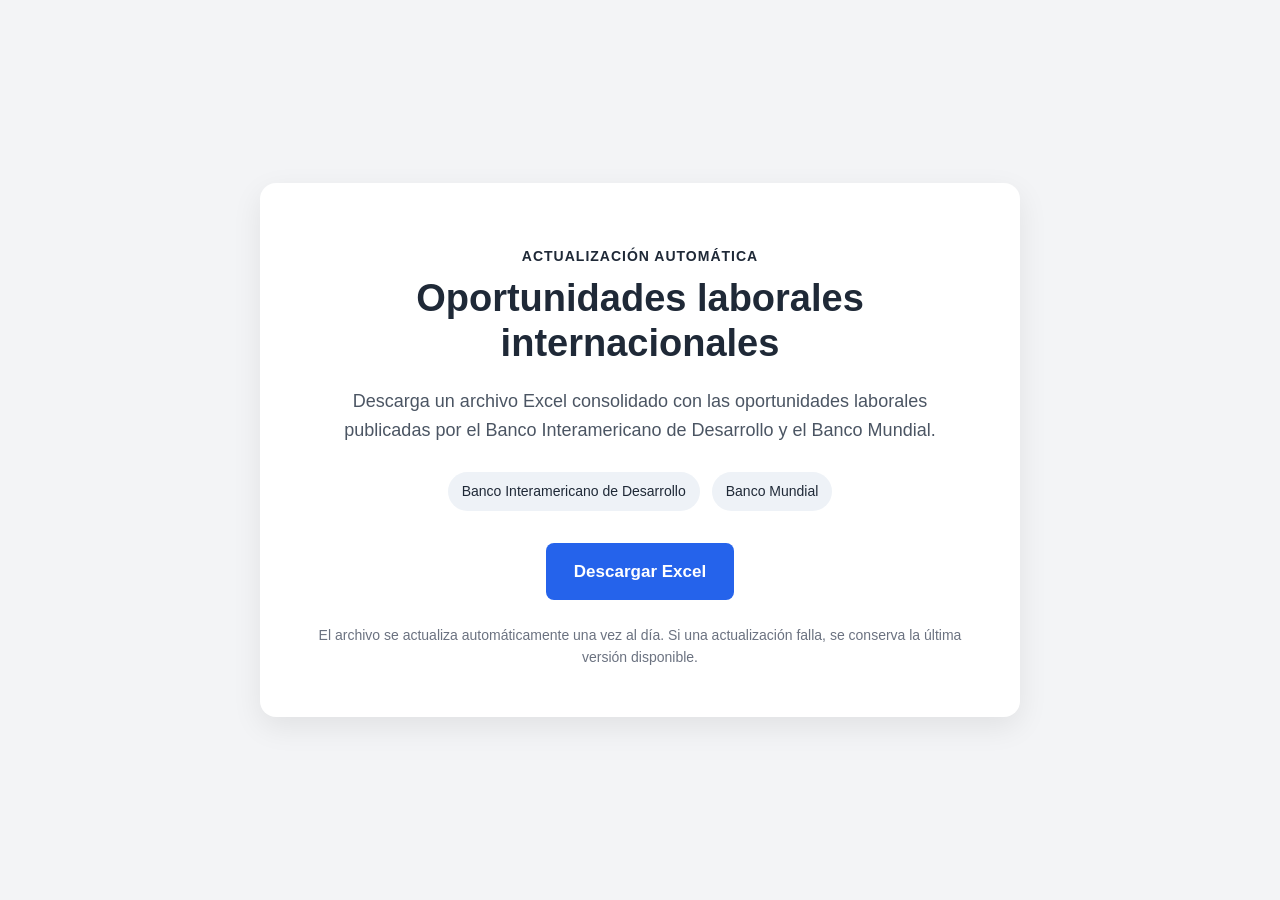
==== docs/index.html @ 967cfeea "Agrega pagina publica para descargar vacantes" ====
<!DOCTYPE html>
<html lang="es">
<head>
    <meta charset="UTF-8">

    <meta
        name="viewport"
        content="width=device-width, initial-scale=1.0"
    >

    <meta
        name="description"
        content="Descarga oportunidades laborales del BID y el Banco Mundial en formato Excel."
    >

    <title>Oportunidades laborales internacionales</title>

    <link rel="stylesheet" href="styles.css">
</head>

<body>

    <main class="contenedor">

        <section class="tarjeta">

            <p class="etiqueta">
                Actualización automática
            </p>

            <h1>
                Oportunidades laborales internacionales
            </h1>

            <p class="descripcion">
                Descarga un archivo Excel consolidado con las
                oportunidades laborales publicadas por el Banco
                Interamericano de Desarrollo y el Banco Mundial.
            </p>

            <div class="fuentes">
                <span>Banco Interamericano de Desarrollo</span>
                <span>Banco Mundial</span>
            </div>

            <a
                class="boton-descarga"
                href="https://github.com/PauloQB95/job-search-automation/releases/latest/download/trabajos_consolidados.xlsx"
            >
                Descargar Excel
            </a>

            <p class="nota">
                El archivo se actualiza automáticamente una vez al día.
                Si una actualización falla, se conserva la última
                versión disponible.
            </p>

        </section>

    </main>

</body>
</html>
---- docs/styles.css ----
* {
    box-sizing: border-box;
}

body {
    margin: 0;
    min-height: 100vh;
    display: flex;
    align-items: center;
    justify-content: center;
    padding: 24px;
    font-family: Arial, Helvetica, sans-serif;
    line-height: 1.6;
    color: #1f2937;
    background: #f3f4f6;
}

.contenedor {
    width: 100%;
    max-width: 760px;
}

.tarjeta {
    padding: 48px;
    text-align: center;
    background: white;
    border-radius: 16px;
    box-shadow: 0 10px 30px rgba(0, 0, 0, 0.08);
}

.etiqueta {
    margin-bottom: 8px;
    font-size: 14px;
    font-weight: bold;
    text-transform: uppercase;
    letter-spacing: 1px;
}

h1 {
    margin-top: 0;
    margin-bottom: 20px;
    font-size: 38px;
    line-height: 1.2;
}

.descripcion {
    margin-bottom: 28px;
    font-size: 18px;
    color: #4b5563;
}

.fuentes {
    display: flex;
    flex-wrap: wrap;
    justify-content: center;
    gap: 12px;
    margin-bottom: 32px;
}

.fuentes span {
    padding: 8px 14px;
    background: #eef2f7;
    border-radius: 999px;
    font-size: 14px;
}

.boton-descarga {
    display: inline-block;
    padding: 15px 28px;
    color: white;
    background: #2563eb;
    border-radius: 8px;
    font-size: 17px;
    font-weight: bold;
    text-decoration: none;
}

.boton-descarga:hover {
    background: #1d4ed8;
}

.nota {
    margin-top: 24px;
    margin-bottom: 0;
    font-size: 14px;
    color: #6b7280;
}

@media (max-width: 600px) {
    .tarjeta {
        padding: 32px 22px;
    }

    h1 {
        font-size: 30px;
    }
}
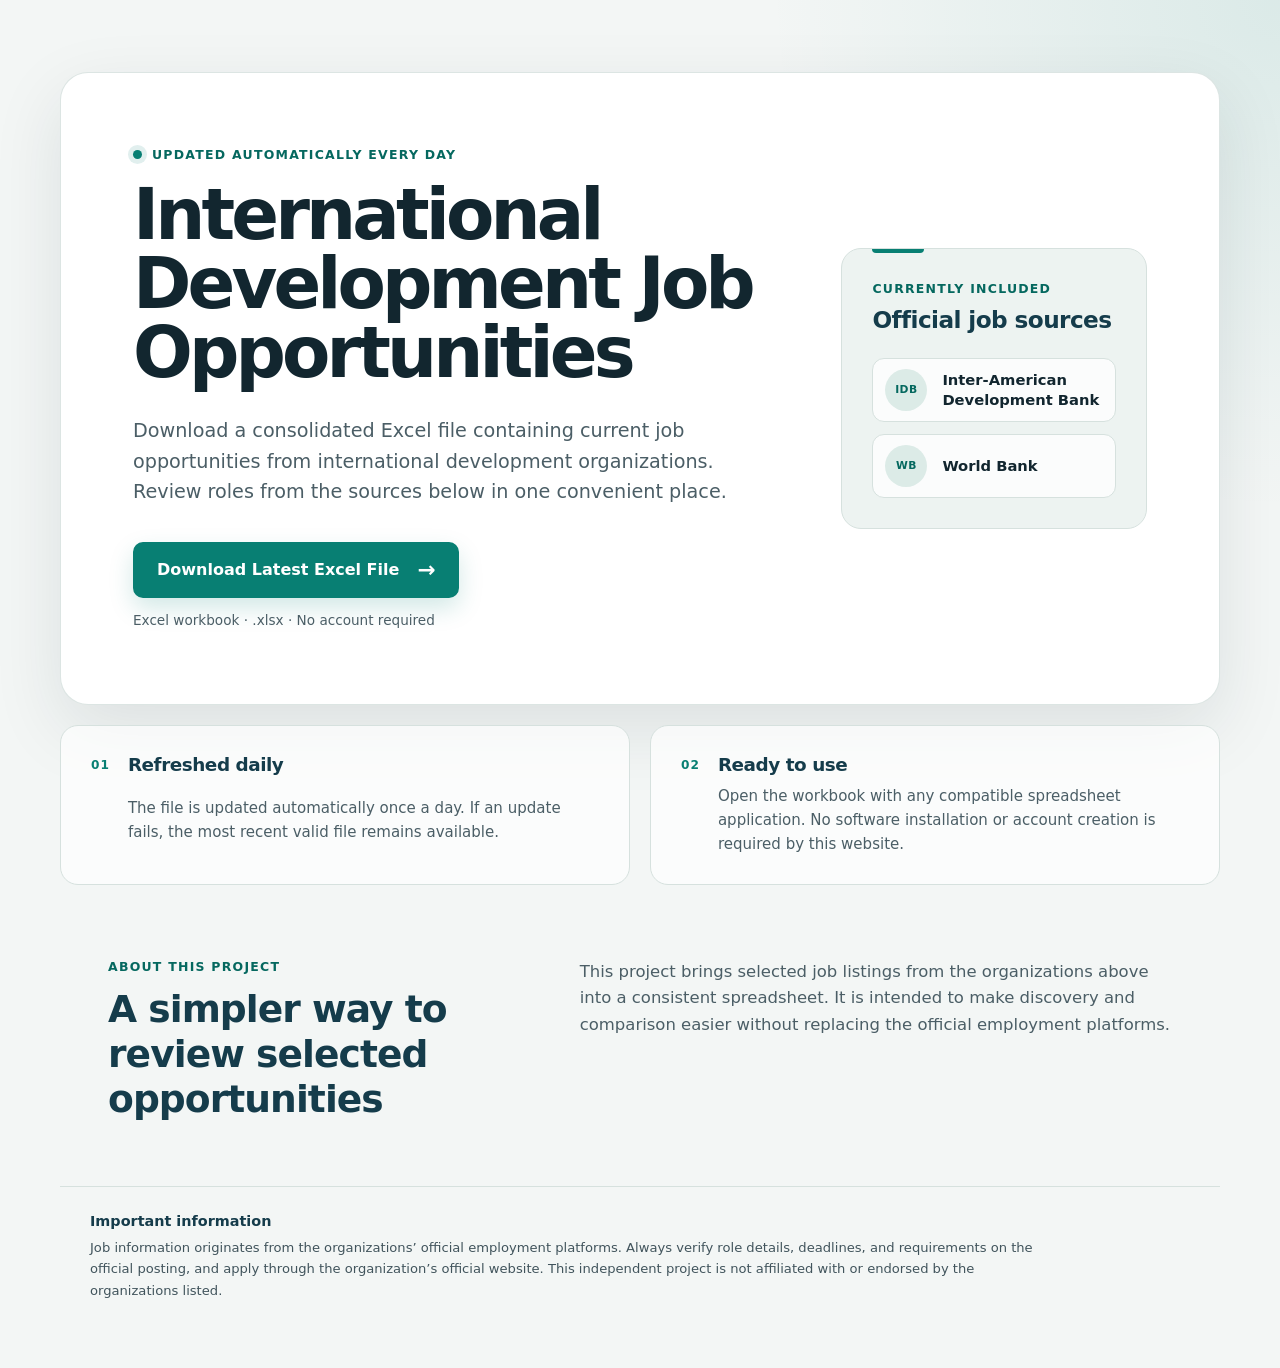
==== commit 2e4180a7: "style: redesign and translate public website to English" ====
--- a/docs/index.html
+++ b/docs/index.html
@@ -1,64 +1,113 @@
 <!DOCTYPE html>
-<html lang="es">
+<html lang="en">
 <head>
     <meta charset="UTF-8">
-
     <meta
         name="viewport"
         content="width=device-width, initial-scale=1.0"
     >
-
     <meta
         name="description"
-        content="Descarga oportunidades laborales del BID y el Banco Mundial en formato Excel."
+        content="Download a consolidated Excel file of current job opportunities from the Inter-American Development Bank and the World Bank."
     >
-
-    <title>Oportunidades laborales internacionales</title>
-
+    <title>International Development Job Opportunities</title>
     <link rel="stylesheet" href="styles.css">
 </head>
 
 <body>
+    <main class="site-shell">
+        <section class="hero" aria-labelledby="page-title">
+            <div class="hero-content">
+                <p class="eyebrow">
+                    <span class="status-dot" aria-hidden="true"></span>
+                    Updated automatically every day
+                </p>
 
-    <main class="contenedor">
+                <h1 id="page-title">
+                    International Development Job Opportunities
+                </h1>
 
-        <section class="tarjeta">
+                <p class="hero-description">
+                    Download a consolidated Excel file containing current job
+                    opportunities from international development organizations.
+                    Review roles from the sources below in one convenient place.
+                </p>
 
-            <p class="etiqueta">
-                Actualización automática
-            </p>
-
-            <h1>
-                Oportunidades laborales internacionales
-            </h1>
-
-            <p class="descripcion">
-                Descarga un archivo Excel consolidado con las
-                oportunidades laborales publicadas por el Banco
-                Interamericano de Desarrollo y el Banco Mundial.
-            </p>
-
-            <div class="fuentes">
-                <span>Banco Interamericano de Desarrollo</span>
-                <span>Banco Mundial</span>
+                <div class="download-area">
+                    <a
+                        class="download-button"
+                        href="https://github.com/PauloQB95/job-search-automation/releases/latest/download/consolidated_jobs.xlsx"
+                    >
+                        <span>Download Latest Excel File</span>
+                        <span class="button-arrow" aria-hidden="true">→</span>
+                    </a>
+                    <p class="file-details">
+                        Excel workbook <span aria-hidden="true">·</span> .xlsx
+                        <span aria-hidden="true">·</span> No account required
+                    </p>
+                </div>
             </div>
 
-            <a
-                class="boton-descarga"
-                href="https://github.com/PauloQB95/job-search-automation/releases/latest/download/trabajos_consolidados.xlsx"
-            >
-                Descargar Excel
-            </a>
-
-            <p class="nota">
-                El archivo se actualiza automáticamente una vez al día.
-                Si una actualización falla, se conserva la última
-                versión disponible.
-            </p>
-
+            <aside class="source-panel" aria-labelledby="sources-title">
+                <p class="panel-label">Currently included</p>
+                <h2 id="sources-title">Official job sources</h2>
+                <ul class="source-list">
+                    <li>
+                        <span class="source-mark" aria-hidden="true">IDB</span>
+                        <span>Inter-American Development Bank</span>
+                    </li>
+                    <li>
+                        <span class="source-mark" aria-hidden="true">WB</span>
+                        <span>World Bank</span>
+                    </li>
+                </ul>
+            </aside>
         </section>
 
+        <section class="information-grid" aria-label="Download information">
+            <article class="information-card">
+                <p class="card-number" aria-hidden="true">01</p>
+                <h2>Refreshed daily</h2>
+                <p>
+                    The file is updated automatically once a day. If an update
+                    fails, the most recent valid file remains available.
+                </p>
+            </article>
+
+            <article class="information-card">
+                <p class="card-number" aria-hidden="true">02</p>
+                <h2>Ready to use</h2>
+                <p>
+                    Open the workbook with any compatible spreadsheet
+                    application. No software installation or account creation
+                    is required by this website.
+                </p>
+            </article>
+        </section>
+
+        <section class="about-section" aria-labelledby="about-title">
+            <div>
+                <p class="section-label">About this project</p>
+                <h2 id="about-title">A simpler way to review selected opportunities</h2>
+            </div>
+            <p>
+                This project brings selected job listings from the organizations
+                above into a consistent spreadsheet. It is intended to make
+                discovery and comparison easier without replacing the official
+                employment platforms.
+            </p>
+        </section>
+
+        <footer class="disclaimer">
+            <h2>Important information</h2>
+            <p>
+                Job information originates from the organizations’ official
+                employment platforms. Always verify role details, deadlines,
+                and requirements on the official posting, and apply through the
+                organization’s official website. This independent project is
+                not affiliated with or endorsed by the organizations listed.
+            </p>
+        </footer>
     </main>
-
 </body>
-</html>+</html>
--- a/docs/styles.css
+++ b/docs/styles.css
@@ -1,97 +1,414 @@
+:root {
+    --background: #f3f6f5;
+    --surface: #ffffff;
+    --surface-muted: #edf3f1;
+    --ink: #12262f;
+    --ink-soft: #4b5e66;
+    --navy: #153c4b;
+    --teal: #087f73;
+    --teal-dark: #05685f;
+    --border: #d6e1de;
+    --focus: #f2b84b;
+    --shadow: 0 24px 70px rgba(18, 38, 47, 0.1);
+}
+
 * {
     box-sizing: border-box;
 }
 
+html {
+    color-scheme: light;
+}
+
 body {
     margin: 0;
+    min-width: 320px;
     min-height: 100vh;
+    color: var(--ink);
+    background:
+        radial-gradient(circle at top right, rgba(8, 127, 115, 0.1), transparent 32rem),
+        var(--background);
+    font-family:
+        Inter, ui-sans-serif, system-ui, -apple-system, BlinkMacSystemFont,
+        "Segoe UI", sans-serif;
+    line-height: 1.6;
+}
+
+a {
+    color: inherit;
+}
+
+.site-shell {
+    width: min(1160px, calc(100% - 48px));
+    margin: 0 auto;
+    padding: 72px 0 40px;
+}
+
+.hero {
+    display: grid;
+    grid-template-columns: minmax(0, 1.55fr) minmax(280px, 0.75fr);
+    gap: clamp(32px, 6vw, 80px);
+    align-items: center;
+    padding: clamp(36px, 6vw, 72px);
+    overflow: hidden;
+    background: var(--surface);
+    border: 1px solid rgba(214, 225, 222, 0.85);
+    border-radius: 28px;
+    box-shadow: var(--shadow);
+}
+
+.hero-content {
+    max-width: 700px;
+}
+
+.eyebrow,
+.panel-label,
+.section-label {
+    margin: 0 0 16px;
+    color: var(--teal-dark);
+    font-size: 0.78rem;
+    font-weight: 750;
+    letter-spacing: 0.1em;
+    text-transform: uppercase;
+}
+
+.eyebrow {
     display: flex;
     align-items: center;
+    gap: 10px;
+}
+
+.status-dot {
+    width: 9px;
+    height: 9px;
+    flex: 0 0 auto;
+    background: var(--teal);
+    border-radius: 50%;
+    box-shadow: 0 0 0 5px rgba(8, 127, 115, 0.12);
+}
+
+h1,
+h2,
+p {
+    overflow-wrap: break-word;
+}
+
+h1 {
+    max-width: 760px;
+    margin: 0;
+    font-size: clamp(2.5rem, 5.5vw, 4.85rem);
+    font-weight: 760;
+    letter-spacing: -0.055em;
+    line-height: 0.98;
+}
+
+h2 {
+    color: var(--navy);
+    letter-spacing: -0.025em;
+    line-height: 1.2;
+}
+
+.hero-description {
+    max-width: 660px;
+    margin: 28px 0 0;
+    color: var(--ink-soft);
+    font-size: clamp(1.05rem, 1.5vw, 1.22rem);
+}
+
+.download-area {
+    margin-top: 34px;
+}
+
+.download-button {
+    display: inline-flex;
+    align-items: center;
     justify-content: center;
-    padding: 24px;
-    font-family: Arial, Helvetica, sans-serif;
-    line-height: 1.6;
-    color: #1f2937;
-    background: #f3f4f6;
-}
-
-.contenedor {
-    width: 100%;
-    max-width: 760px;
-}
-
-.tarjeta {
-    padding: 48px;
+    gap: 18px;
+    min-height: 56px;
+    padding: 15px 22px;
+    color: #ffffff;
+    background: var(--teal);
+    border: 2px solid var(--teal);
+    border-radius: 10px;
+    font-size: 1rem;
+    font-weight: 750;
+    line-height: 1.25;
     text-align: center;
-    background: white;
-    border-radius: 16px;
-    box-shadow: 0 10px 30px rgba(0, 0, 0, 0.08);
-}
-
-.etiqueta {
+    text-decoration: none;
+    box-shadow: 0 10px 25px rgba(8, 127, 115, 0.18);
+    transition:
+        background-color 160ms ease,
+        border-color 160ms ease,
+        transform 160ms ease,
+        box-shadow 160ms ease;
+}
+
+.button-arrow {
+    font-size: 1.35rem;
+    line-height: 1;
+}
+
+.download-button:hover {
+    background: var(--teal-dark);
+    border-color: var(--teal-dark);
+    box-shadow: 0 13px 30px rgba(8, 127, 115, 0.24);
+    transform: translateY(-2px);
+}
+
+.download-button:active {
+    transform: translateY(0);
+}
+
+.download-button:focus-visible {
+    outline: 4px solid var(--focus);
+    outline-offset: 4px;
+}
+
+.file-details {
+    margin: 12px 0 0;
+    color: var(--ink-soft);
+    font-size: 0.85rem;
+}
+
+.source-panel {
+    position: relative;
+    padding: 30px;
+    background: var(--surface-muted);
+    border: 1px solid var(--border);
+    border-radius: 20px;
+}
+
+.source-panel::before {
+    position: absolute;
+    top: 0;
+    left: 30px;
+    width: 52px;
+    height: 4px;
+    background: var(--teal);
+    border-radius: 0 0 4px 4px;
+    content: "";
+}
+
+.panel-label {
     margin-bottom: 8px;
-    font-size: 14px;
-    font-weight: bold;
-    text-transform: uppercase;
-    letter-spacing: 1px;
-}
-
-h1 {
-    margin-top: 0;
-    margin-bottom: 20px;
-    font-size: 38px;
-    line-height: 1.2;
-}
-
-.descripcion {
-    margin-bottom: 28px;
-    font-size: 18px;
-    color: #4b5563;
-}
-
-.fuentes {
-    display: flex;
-    flex-wrap: wrap;
-    justify-content: center;
+}
+
+.source-panel h2 {
+    margin: 0;
+    font-size: 1.45rem;
+}
+
+.source-list {
+    display: grid;
     gap: 12px;
-    margin-bottom: 32px;
-}
-
-.fuentes span {
-    padding: 8px 14px;
-    background: #eef2f7;
-    border-radius: 999px;
-    font-size: 14px;
-}
-
-.boton-descarga {
-    display: inline-block;
-    padding: 15px 28px;
-    color: white;
-    background: #2563eb;
-    border-radius: 8px;
-    font-size: 17px;
-    font-weight: bold;
-    text-decoration: none;
-}
-
-.boton-descarga:hover {
-    background: #1d4ed8;
-}
-
-.nota {
-    margin-top: 24px;
-    margin-bottom: 0;
-    font-size: 14px;
-    color: #6b7280;
-}
-
-@media (max-width: 600px) {
-    .tarjeta {
-        padding: 32px 22px;
+    margin: 24px 0 0;
+    padding: 0;
+    list-style: none;
+}
+
+.source-list li {
+    display: grid;
+    grid-template-columns: 44px 1fr;
+    gap: 13px;
+    align-items: center;
+    min-height: 60px;
+    padding: 10px 12px;
+    background: rgba(255, 255, 255, 0.78);
+    border: 1px solid var(--border);
+    border-radius: 12px;
+    font-size: 0.92rem;
+    font-weight: 650;
+    line-height: 1.35;
+}
+
+.source-mark {
+    display: grid;
+    width: 42px;
+    height: 42px;
+    place-items: center;
+    color: var(--teal-dark);
+    background: #dcebe7;
+    border-radius: 50%;
+    font-size: 0.67rem;
+    font-weight: 800;
+    letter-spacing: 0.04em;
+}
+
+.information-grid {
+    display: grid;
+    grid-template-columns: repeat(2, minmax(0, 1fr));
+    gap: 20px;
+    margin-top: 20px;
+}
+
+.information-card {
+    display: grid;
+    grid-template-columns: auto 1fr;
+    column-gap: 18px;
+    padding: 28px 30px;
+    background: rgba(255, 255, 255, 0.72);
+    border: 1px solid var(--border);
+    border-radius: 18px;
+}
+
+.card-number {
+    grid-row: 1 / span 2;
+    margin: 2px 0 0;
+    color: var(--teal);
+    font-size: 0.76rem;
+    font-weight: 800;
+    letter-spacing: 0.08em;
+}
+
+.information-card h2 {
+    margin: 0;
+    font-size: 1.15rem;
+}
+
+.information-card p:last-child {
+    margin: 8px 0 0;
+    color: var(--ink-soft);
+    font-size: 0.94rem;
+}
+
+.about-section {
+    display: grid;
+    grid-template-columns: minmax(240px, 0.8fr) minmax(0, 1.2fr);
+    gap: clamp(32px, 6vw, 88px);
+    align-items: start;
+    margin-top: 72px;
+    padding: 0 clamp(8px, 4vw, 48px);
+}
+
+.section-label {
+    margin-bottom: 10px;
+}
+
+.about-section h2 {
+    margin: 0;
+    font-size: clamp(1.65rem, 3vw, 2.35rem);
+}
+
+.about-section > p {
+    margin: 2px 0 0;
+    color: var(--ink-soft);
+    font-size: 1.03rem;
+}
+
+.disclaimer {
+    margin-top: 64px;
+    padding: 26px 30px;
+    color: #41545c;
+    background: transparent;
+    border-top: 1px solid var(--border);
+}
+
+.disclaimer h2 {
+    margin: 0 0 6px;
+    font-size: 0.9rem;
+    letter-spacing: 0;
+}
+
+.disclaimer p {
+    max-width: 950px;
+    margin: 0;
+    font-size: 0.82rem;
+    line-height: 1.65;
+}
+
+@media (max-width: 860px) {
+    .site-shell {
+        padding-top: 40px;
+    }
+
+    .hero {
+        grid-template-columns: 1fr;
+    }
+
+    .source-panel {
+        max-width: 560px;
+    }
+
+    .about-section {
+        grid-template-columns: 1fr;
+        gap: 20px;
+        margin-top: 56px;
+    }
+}
+
+@media (max-width: 640px) {
+    .site-shell {
+        width: min(100% - 28px, 1160px);
+        padding: 20px 0 24px;
+    }
+
+    .hero {
+        gap: 30px;
+        padding: 30px 22px 22px;
+        border-radius: 20px;
     }
 
     h1 {
-        font-size: 30px;
-    }
-}+        font-size: clamp(2.2rem, 11vw, 3rem);
+        letter-spacing: -0.045em;
+        line-height: 1.02;
+    }
+
+    .hero-description {
+        margin-top: 22px;
+    }
+
+    .eyebrow {
+        align-items: flex-start;
+        font-size: 0.7rem;
+        letter-spacing: 0.075em;
+        line-height: 1.45;
+    }
+
+    .status-dot {
+        margin-top: 4px;
+    }
+
+    .download-button {
+        width: 100%;
+    }
+
+    .file-details {
+        text-align: center;
+    }
+
+    .source-panel {
+        padding: 26px 20px 20px;
+        border-radius: 16px;
+    }
+
+    .source-panel::before {
+        left: 20px;
+    }
+
+    .information-grid {
+        grid-template-columns: 1fr;
+        gap: 12px;
+        margin-top: 12px;
+    }
+
+    .information-card {
+        padding: 22px;
+    }
+
+    .about-section {
+        margin-top: 48px;
+        padding: 0 8px;
+    }
+
+    .disclaimer {
+        margin-top: 44px;
+        padding: 22px 8px 0;
+    }
+}
+
+@media (prefers-reduced-motion: reduce) {
+    .download-button {
+        transition: none;
+    }
+}
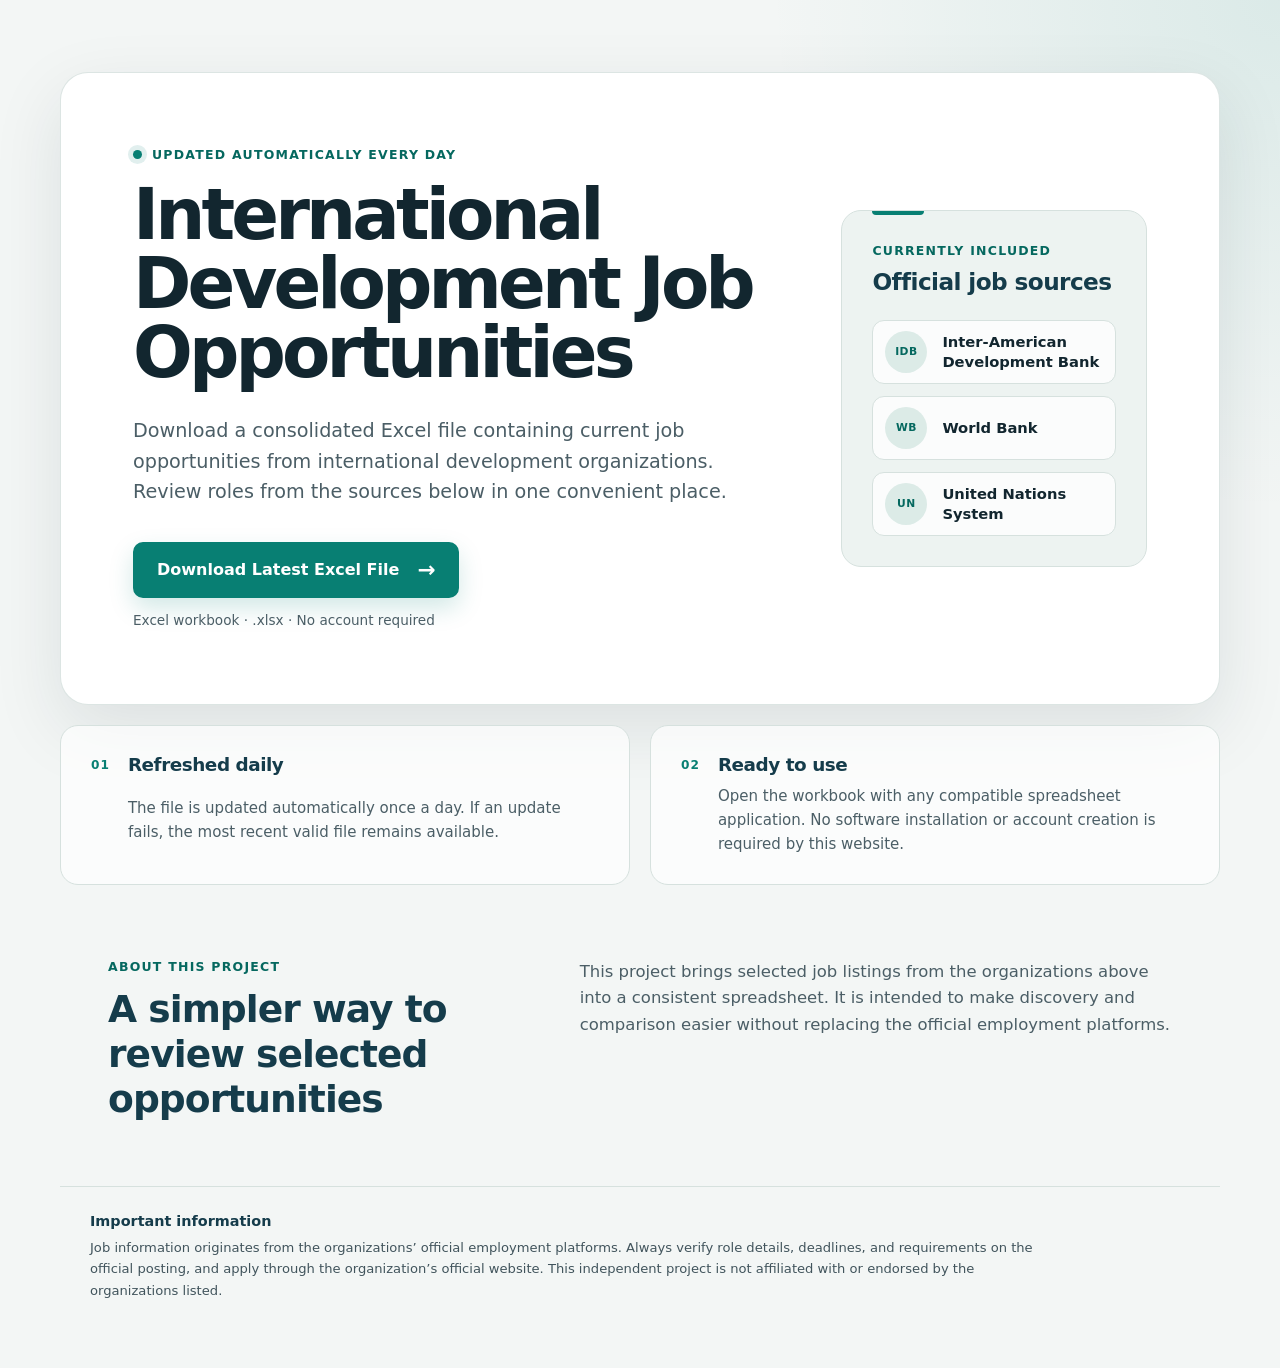
==== commit 8e40d5ca: "Add United Nations job scraper" ====
--- a/docs/index.html
+++ b/docs/index.html
@@ -60,6 +60,10 @@
                         <span class="source-mark" aria-hidden="true">WB</span>
                         <span>World Bank</span>
                     </li>
+                    <li>
+                        <span class="source-mark" aria-hidden="true">UN</span>
+                        <span>United Nations System</span>
+                    </li>
                 </ul>
             </aside>
         </section>
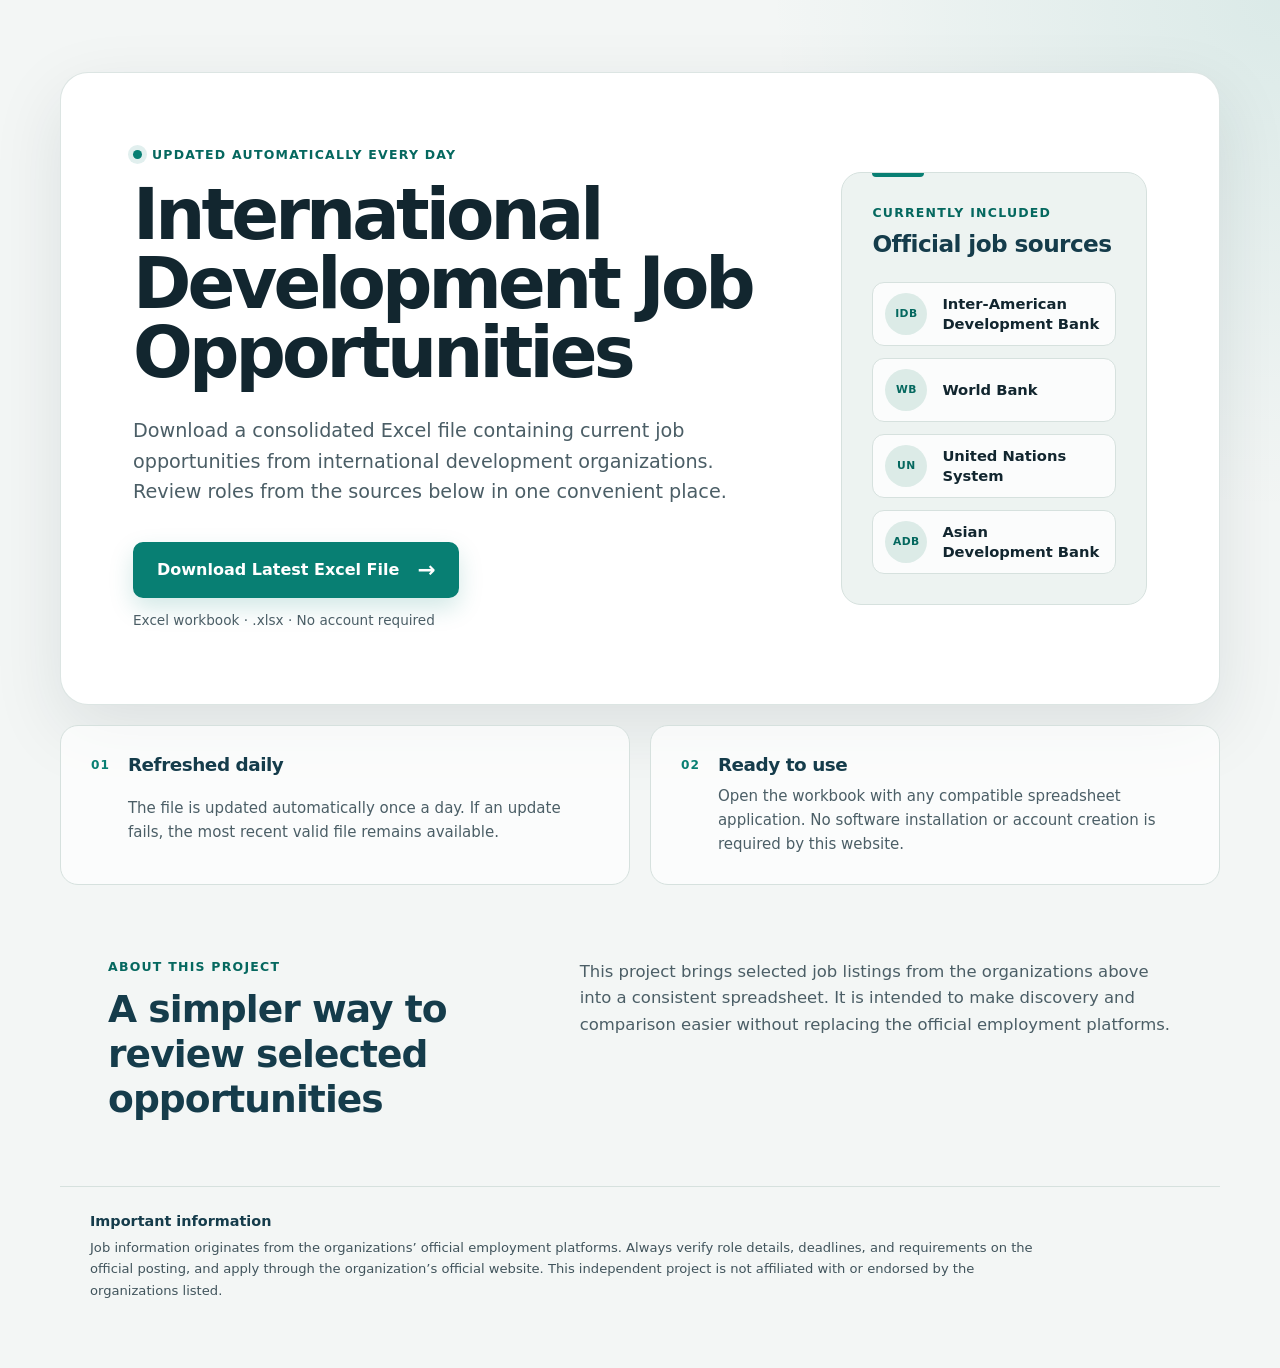
==== commit 5eee2f04: "Add Asian Development Bank scraper" ====
--- a/docs/index.html
+++ b/docs/index.html
@@ -8,7 +8,7 @@
     >
     <meta
         name="description"
-        content="Download a consolidated Excel file of current job opportunities from the Inter-American Development Bank and the World Bank."
+        content="Download a consolidated Excel file of current job opportunities from selected international development organizations."
     >
     <title>International Development Job Opportunities</title>
     <link rel="stylesheet" href="styles.css">
@@ -64,6 +64,10 @@
                         <span class="source-mark" aria-hidden="true">UN</span>
                         <span>United Nations System</span>
                     </li>
+                    <li>
+                        <span class="source-mark" aria-hidden="true">ADB</span>
+                        <span>Asian Development Bank</span>
+                    </li>
                 </ul>
             </aside>
         </section>
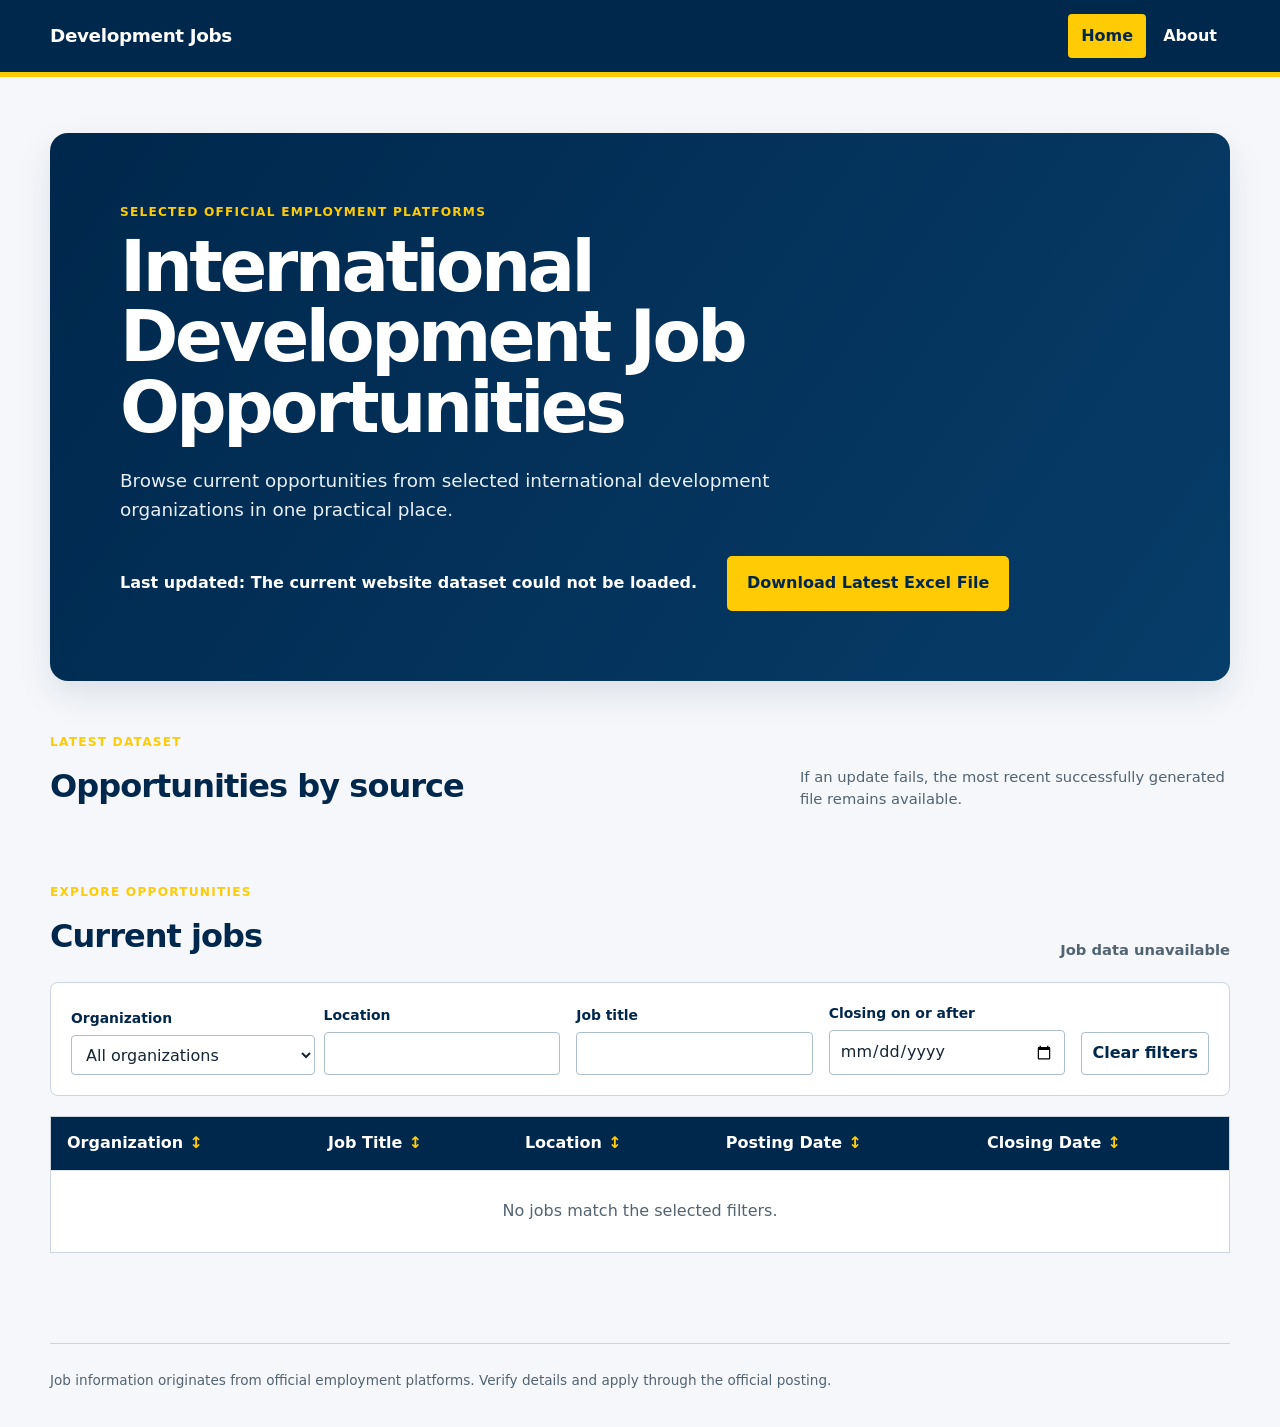
==== commit ef9e1f54: "Improve Excel output and public job browser" ====
--- a/docs/index.html
+++ b/docs/index.html
@@ -2,120 +2,128 @@
 <html lang="en">
 <head>
     <meta charset="UTF-8">
-    <meta
-        name="viewport"
-        content="width=device-width, initial-scale=1.0"
-    >
+    <meta name="viewport" content="width=device-width, initial-scale=1.0">
     <meta
         name="description"
-        content="Download a consolidated Excel file of current job opportunities from selected international development organizations."
+        content="Browse current job opportunities from selected international development organizations."
     >
     <title>International Development Job Opportunities</title>
     <link rel="stylesheet" href="styles.css">
+    <script src="app.js" defer></script>
 </head>
 
 <body>
+    <header class="site-header">
+        <div class="site-header__content">
+            <a class="site-brand" href="index.html">Development Jobs</a>
+            <nav aria-label="Primary navigation">
+                <ul class="site-navigation">
+                    <li><a aria-current="page" href="index.html">Home</a></li>
+                    <li><a href="about.html">About</a></li>
+                </ul>
+            </nav>
+        </div>
+    </header>
+
     <main class="site-shell">
         <section class="hero" aria-labelledby="page-title">
-            <div class="hero-content">
-                <p class="eyebrow">
-                    <span class="status-dot" aria-hidden="true"></span>
-                    Updated automatically every day
+            <p class="eyebrow">Selected official employment platforms</p>
+            <h1 id="page-title">International Development Job Opportunities</h1>
+            <p class="hero-description">
+                Browse current opportunities from selected international
+                development organizations in one practical place.
+            </p>
+            <div class="hero-meta">
+                <p id="last-updated" class="last-updated" aria-live="polite">
+                    Last updated: Loading available job data…
                 </p>
+                <a
+                    class="download-button"
+                    href="https://github.com/PauloQB95/job-search-automation/releases/latest/download/consolidated_jobs.xlsx"
+                >
+                    Download Latest Excel File
+                </a>
+            </div>
+        </section>
 
-                <h1 id="page-title">
-                    International Development Job Opportunities
-                </h1>
+        <section class="summary-section" aria-labelledby="summary-title">
+            <div class="section-heading">
+                <div>
+                    <p class="section-label">Latest dataset</p>
+                    <h2 id="summary-title">Opportunities by source</h2>
+                </div>
+                <p class="fallback-message">
+                    If an update fails, the most recent successfully generated
+                    file remains available.
+                </p>
+            </div>
+            <div id="summary-cards" class="summary-cards" aria-live="polite"></div>
+        </section>
 
-                <p class="hero-description">
-                    Download a consolidated Excel file containing current job
-                    opportunities from international development organizations.
-                    Review roles from the sources below in one convenient place.
-                </p>
-
-                <div class="download-area">
-                    <a
-                        class="download-button"
-                        href="https://github.com/PauloQB95/job-search-automation/releases/latest/download/consolidated_jobs.xlsx"
-                    >
-                        <span>Download Latest Excel File</span>
-                        <span class="button-arrow" aria-hidden="true">→</span>
-                    </a>
-                    <p class="file-details">
-                        Excel workbook <span aria-hidden="true">·</span> .xlsx
-                        <span aria-hidden="true">·</span> No account required
-                    </p>
+        <section class="job-browser" aria-labelledby="jobs-title">
+            <div class="section-heading">
+                <div>
+                    <p class="section-label">Explore opportunities</p>
+                    <h2 id="jobs-title">Current jobs</h2>
                 </div>
+                <p id="job-count" class="job-count" aria-live="polite"></p>
             </div>
 
-            <aside class="source-panel" aria-labelledby="sources-title">
-                <p class="panel-label">Currently included</p>
-                <h2 id="sources-title">Official job sources</h2>
-                <ul class="source-list">
-                    <li>
-                        <span class="source-mark" aria-hidden="true">IDB</span>
-                        <span>Inter-American Development Bank</span>
-                    </li>
-                    <li>
-                        <span class="source-mark" aria-hidden="true">WB</span>
-                        <span>World Bank</span>
-                    </li>
-                    <li>
-                        <span class="source-mark" aria-hidden="true">UN</span>
-                        <span>United Nations System</span>
-                    </li>
-                    <li>
-                        <span class="source-mark" aria-hidden="true">ADB</span>
-                        <span>Asian Development Bank</span>
-                    </li>
-                </ul>
-            </aside>
+            <form id="filters" class="filters" aria-label="Filter jobs">
+                <div class="filter-field">
+                    <label for="organization-filter">Organization</label>
+                    <select id="organization-filter" name="organization">
+                        <option value="">All organizations</option>
+                        <option value="IDB">IDB</option>
+                        <option value="World Bank">World Bank</option>
+                        <option value="United Nations System">United Nations System</option>
+                        <option value="Asian Development Bank">Asian Development Bank</option>
+                    </select>
+                </div>
+                <div class="filter-field">
+                    <label for="location-filter">Location</label>
+                    <input id="location-filter" name="location" type="search" autocomplete="off">
+                </div>
+                <div class="filter-field">
+                    <label for="title-filter">Job title</label>
+                    <input id="title-filter" name="title" type="search" autocomplete="off">
+                </div>
+                <div class="filter-field">
+                    <label for="closing-date-filter">Closing on or after</label>
+                    <input id="closing-date-filter" name="closing-date" type="date">
+                </div>
+                <div class="filter-actions">
+                    <button id="clear-filters" type="button">Clear filters</button>
+                </div>
+            </form>
+
+            <div class="table-wrapper" tabindex="0">
+                <table>
+                    <thead>
+                        <tr>
+                            <th scope="col"><button type="button" data-sort="Organization">Organization</button></th>
+                            <th scope="col"><button type="button" data-sort="Job Title">Job Title</button></th>
+                            <th scope="col"><button type="button" data-sort="Location">Location</button></th>
+                            <th scope="col"><button type="button" data-sort="Posting Date">Posting Date</button></th>
+                            <th scope="col"><button type="button" data-sort="Closing Date">Closing Date</button></th>
+                        </tr>
+                    </thead>
+                    <tbody id="job-table-body"></tbody>
+                </table>
+                <p id="no-results" class="no-results" hidden>
+                    No jobs match the selected filters.
+                </p>
+            </div>
+
+            <nav id="pagination" class="pagination" aria-label="Job results pages"></nav>
         </section>
+    </main>
 
-        <section class="information-grid" aria-label="Download information">
-            <article class="information-card">
-                <p class="card-number" aria-hidden="true">01</p>
-                <h2>Refreshed daily</h2>
-                <p>
-                    The file is updated automatically once a day. If an update
-                    fails, the most recent valid file remains available.
-                </p>
-            </article>
-
-            <article class="information-card">
-                <p class="card-number" aria-hidden="true">02</p>
-                <h2>Ready to use</h2>
-                <p>
-                    Open the workbook with any compatible spreadsheet
-                    application. No software installation or account creation
-                    is required by this website.
-                </p>
-            </article>
-        </section>
-
-        <section class="about-section" aria-labelledby="about-title">
-            <div>
-                <p class="section-label">About this project</p>
-                <h2 id="about-title">A simpler way to review selected opportunities</h2>
-            </div>
-            <p>
-                This project brings selected job listings from the organizations
-                above into a consistent spreadsheet. It is intended to make
-                discovery and comparison easier without replacing the official
-                employment platforms.
-            </p>
-        </section>
-
-        <footer class="disclaimer">
-            <h2>Important information</h2>
-            <p>
-                Job information originates from the organizations’ official
-                employment platforms. Always verify role details, deadlines,
-                and requirements on the official posting, and apply through the
-                organization’s official website. This independent project is
-                not affiliated with or endorsed by the organizations listed.
-            </p>
-        </footer>
-    </main>
+    <footer class="site-footer">
+        <p>
+            Job information originates from official employment platforms.
+            Verify details and apply through the official posting.
+        </p>
+    </footer>
 </body>
 </html>
--- a/docs/styles.css
+++ b/docs/styles.css
@@ -1,15 +1,15 @@
 :root {
-    --background: #f3f6f5;
+    --blue: #00274c;
+    --blue-light: #174c78;
+    --maize: #ffcb05;
+    --maize-light: #fff4bf;
+    --ink: #152534;
+    --muted: #526372;
+    --background: #f5f7fa;
     --surface: #ffffff;
-    --surface-muted: #edf3f1;
-    --ink: #12262f;
-    --ink-soft: #4b5e66;
-    --navy: #153c4b;
-    --teal: #087f73;
-    --teal-dark: #05685f;
-    --border: #d6e1de;
-    --focus: #f2b84b;
-    --shadow: 0 24px 70px rgba(18, 38, 47, 0.1);
+    --border: #cbd5df;
+    --focus: #a85b00;
+    --shadow: 0 14px 34px rgba(0, 39, 76, 0.1);
 }
 
 * {
@@ -21,394 +21,467 @@
 }
 
 body {
-    margin: 0;
     min-width: 320px;
     min-height: 100vh;
+    margin: 0;
     color: var(--ink);
-    background:
-        radial-gradient(circle at top right, rgba(8, 127, 115, 0.1), transparent 32rem),
-        var(--background);
-    font-family:
-        Inter, ui-sans-serif, system-ui, -apple-system, BlinkMacSystemFont,
-        "Segoe UI", sans-serif;
-    line-height: 1.6;
+    background: var(--background);
+    font-family: system-ui, -apple-system, BlinkMacSystemFont, "Segoe UI", sans-serif;
+    line-height: 1.55;
 }
 
 a {
-    color: inherit;
+    color: var(--blue-light);
+}
+
+a:focus-visible,
+button:focus-visible,
+input:focus-visible,
+select:focus-visible,
+.table-wrapper:focus-visible {
+    outline: 3px solid var(--focus);
+    outline-offset: 3px;
+}
+
+button,
+input,
+select {
+    font: inherit;
+}
+
+.site-header {
+    color: #ffffff;
+    background: var(--blue);
+    border-bottom: 5px solid var(--maize);
+}
+
+.site-header__content,
+.site-shell,
+.site-footer {
+    width: min(1180px, calc(100% - 48px));
+    margin: 0 auto;
+}
+
+.site-header__content {
+    display: flex;
+    align-items: center;
+    justify-content: space-between;
+    gap: 24px;
+    min-height: 72px;
+}
+
+.site-brand {
+    color: #ffffff;
+    font-size: 1.15rem;
+    font-weight: 750;
+    letter-spacing: -0.02em;
+    text-decoration: none;
+}
+
+.site-navigation {
+    display: flex;
+    gap: 4px;
+    margin: 0;
+    padding: 0;
+    list-style: none;
+}
+
+.site-navigation a {
+    display: block;
+    padding: 10px 13px;
+    color: #ffffff;
+    border-radius: 4px;
+    font-weight: 700;
+    text-decoration: none;
+}
+
+.site-navigation a[aria-current="page"],
+.site-navigation a:hover {
+    color: var(--blue);
+    background: var(--maize);
 }
 
 .site-shell {
-    width: min(1160px, calc(100% - 48px));
-    margin: 0 auto;
-    padding: 72px 0 40px;
+    padding: 56px 0 72px;
 }
 
 .hero {
-    display: grid;
-    grid-template-columns: minmax(0, 1.55fr) minmax(280px, 0.75fr);
-    gap: clamp(32px, 6vw, 80px);
-    align-items: center;
-    padding: clamp(36px, 6vw, 72px);
-    overflow: hidden;
-    background: var(--surface);
-    border: 1px solid rgba(214, 225, 222, 0.85);
-    border-radius: 28px;
+    padding: clamp(32px, 6vw, 70px);
+    color: #ffffff;
+    background: linear-gradient(125deg, var(--blue), #073d69);
+    border-radius: 18px;
     box-shadow: var(--shadow);
 }
 
-.hero-content {
-    max-width: 700px;
-}
-
 .eyebrow,
-.panel-label,
 .section-label {
-    margin: 0 0 16px;
-    color: var(--teal-dark);
-    font-size: 0.78rem;
-    font-weight: 750;
+    margin: 0 0 10px;
+    color: var(--maize);
+    font-size: 0.76rem;
+    font-weight: 800;
     letter-spacing: 0.1em;
     text-transform: uppercase;
 }
 
-.eyebrow {
-    display: flex;
-    align-items: center;
-    gap: 10px;
-}
-
-.status-dot {
-    width: 9px;
-    height: 9px;
-    flex: 0 0 auto;
-    background: var(--teal);
-    border-radius: 50%;
-    box-shadow: 0 0 0 5px rgba(8, 127, 115, 0.12);
-}
-
 h1,
 h2,
+h3,
 p {
     overflow-wrap: break-word;
 }
 
 h1 {
+    max-width: 830px;
+    margin: 0;
+    font-size: clamp(2.35rem, 5.5vw, 4.6rem);
+    letter-spacing: -0.05em;
+    line-height: 1;
+}
+
+h2 {
+    margin: 0;
+    color: var(--blue);
+    font-size: clamp(1.5rem, 3vw, 2rem);
+    letter-spacing: -0.03em;
+}
+
+.hero-description {
+    max-width: 690px;
+    margin: 24px 0 0;
+    color: #e7eff7;
+    font-size: 1.15rem;
+}
+
+.hero-meta {
+    display: flex;
+    flex-wrap: wrap;
+    align-items: center;
+    gap: 20px 30px;
+    margin-top: 32px;
+}
+
+.last-updated {
+    margin: 0;
+    font-weight: 650;
+}
+
+.download-button {
+    display: inline-block;
+    padding: 13px 18px;
+    color: var(--blue);
+    background: var(--maize);
+    border: 2px solid var(--maize);
+    border-radius: 5px;
+    font-weight: 800;
+    text-decoration: none;
+}
+
+.download-button:hover {
+    color: #ffffff;
+    background: transparent;
+}
+
+.summary-section,
+.job-browser {
+    margin-top: 52px;
+}
+
+.section-heading {
+    display: flex;
+    justify-content: space-between;
+    gap: 24px;
+    align-items: end;
+    margin-bottom: 20px;
+}
+
+.fallback-message,
+.job-count {
+    max-width: 430px;
+    margin: 0;
+    color: var(--muted);
+    font-size: 0.92rem;
+}
+
+.job-count {
+    font-weight: 700;
+    text-align: right;
+}
+
+.summary-cards {
+    display: grid;
+    grid-template-columns: repeat(4, minmax(0, 1fr));
+    gap: 14px;
+}
+
+.summary-card {
+    min-height: 116px;
+    padding: 18px;
+    background: var(--surface);
+    border-top: 4px solid var(--maize);
+    box-shadow: 0 3px 12px rgba(0, 39, 76, 0.08);
+}
+
+.summary-card h3 {
+    min-height: 48px;
+    margin: 0;
+    color: var(--blue);
+    font-size: 0.96rem;
+    line-height: 1.28;
+}
+
+.summary-card p {
+    margin: 12px 0 0;
+    font-size: 1.35rem;
+    font-weight: 800;
+}
+
+.filters {
+    display: grid;
+    grid-template-columns: repeat(4, minmax(0, 1fr)) auto;
+    gap: 16px;
+    align-items: end;
+    padding: 20px;
+    background: var(--surface);
+    border: 1px solid var(--border);
+    border-radius: 8px;
+}
+
+.filter-field {
+    display: grid;
+    gap: 6px;
+}
+
+.filter-field label {
+    color: var(--blue);
+    font-size: 0.87rem;
+    font-weight: 750;
+}
+
+.filter-field input,
+.filter-field select,
+.filter-actions button,
+.pagination button {
+    min-height: 40px;
+    padding: 8px 10px;
+    color: var(--ink);
+    background: #ffffff;
+    border: 1px solid #aebdca;
+    border-radius: 4px;
+}
+
+.filter-actions button,
+.pagination button {
+    color: var(--blue);
+    font-weight: 750;
+    cursor: pointer;
+}
+
+.filter-actions button:hover,
+.pagination button:hover:not(:disabled),
+.pagination button[aria-current="page"] {
+    color: #ffffff;
+    background: var(--blue);
+    border-color: var(--blue);
+}
+
+.table-wrapper {
+    margin-top: 20px;
+    overflow-x: auto;
+    background: var(--surface);
+    border: 1px solid var(--border);
+}
+
+table {
+    width: 100%;
+    min-width: 800px;
+    border-collapse: collapse;
+}
+
+th,
+td {
+    padding: 14px 16px;
+    border-bottom: 1px solid #dde4ea;
+    text-align: left;
+    vertical-align: top;
+}
+
+th {
+    background: var(--blue);
+}
+
+th button {
+    width: 100%;
+    padding: 0;
+    color: #ffffff;
+    background: transparent;
+    border: 0;
+    font-weight: 800;
+    text-align: left;
+    cursor: pointer;
+}
+
+th button::after {
+    display: inline-block;
+    min-width: 1em;
+    margin-left: 6px;
+    color: var(--maize);
+    content: "↕";
+}
+
+th button[data-direction="ascending"]::after {
+    content: "↑";
+}
+
+th button[data-direction="descending"]::after {
+    content: "↓";
+}
+
+tbody tr:nth-child(even) {
+    background: #f7f9fb;
+}
+
+tbody tr:hover {
+    background: var(--maize-light);
+}
+
+td:nth-child(2) {
+    min-width: 290px;
+}
+
+td a {
+    color: #064f86;
+    font-weight: 700;
+}
+
+.no-results {
+    margin: 0;
+    padding: 28px;
+    color: var(--muted);
+    text-align: center;
+}
+
+.pagination {
+    display: flex;
+    flex-wrap: wrap;
+    align-items: center;
+    gap: 8px;
+    margin-top: 18px;
+}
+
+.page-status {
+    padding: 7px 4px;
+    color: var(--muted);
+    font-size: 0.9rem;
+    font-weight: 700;
+}
+
+.pagination button:disabled {
+    opacity: 0.5;
+    cursor: not-allowed;
+}
+
+.about-page {
+    display: grid;
+    gap: 22px;
+}
+
+.page-introduction {
+    padding: clamp(30px, 5vw, 54px);
+    color: #ffffff;
+    background: var(--blue);
+    border-radius: 14px;
+}
+
+.page-introduction h1 {
+    color: #ffffff;
+}
+
+.about-card {
+    padding: clamp(24px, 4vw, 42px);
+    background: var(--surface);
+    border-left: 6px solid var(--maize);
+    box-shadow: 0 3px 12px rgba(0, 39, 76, 0.08);
+}
+
+.about-card p {
     max-width: 760px;
-    margin: 0;
-    font-size: clamp(2.5rem, 5.5vw, 4.85rem);
-    font-weight: 760;
-    letter-spacing: -0.055em;
-    line-height: 0.98;
-}
-
-h2 {
-    color: var(--navy);
-    letter-spacing: -0.025em;
-    line-height: 1.2;
-}
-
-.hero-description {
-    max-width: 660px;
-    margin: 28px 0 0;
-    color: var(--ink-soft);
-    font-size: clamp(1.05rem, 1.5vw, 1.22rem);
-}
-
-.download-area {
-    margin-top: 34px;
-}
-
-.download-button {
-    display: inline-flex;
-    align-items: center;
-    justify-content: center;
-    gap: 18px;
-    min-height: 56px;
-    padding: 15px 22px;
-    color: #ffffff;
-    background: var(--teal);
-    border: 2px solid var(--teal);
-    border-radius: 10px;
-    font-size: 1rem;
-    font-weight: 750;
-    line-height: 1.25;
-    text-align: center;
-    text-decoration: none;
-    box-shadow: 0 10px 25px rgba(8, 127, 115, 0.18);
-    transition:
-        background-color 160ms ease,
-        border-color 160ms ease,
-        transform 160ms ease,
-        box-shadow 160ms ease;
-}
-
-.button-arrow {
-    font-size: 1.35rem;
-    line-height: 1;
-}
-
-.download-button:hover {
-    background: var(--teal-dark);
-    border-color: var(--teal-dark);
-    box-shadow: 0 13px 30px rgba(8, 127, 115, 0.24);
-    transform: translateY(-2px);
-}
-
-.download-button:active {
-    transform: translateY(0);
-}
-
-.download-button:focus-visible {
-    outline: 4px solid var(--focus);
-    outline-offset: 4px;
-}
-
-.file-details {
-    margin: 12px 0 0;
-    color: var(--ink-soft);
+    margin: 14px 0 0;
+    color: var(--muted);
+}
+
+.site-footer {
+    padding: 26px 0 36px;
+    color: var(--muted);
+    border-top: 1px solid var(--border);
     font-size: 0.85rem;
 }
 
-.source-panel {
-    position: relative;
-    padding: 30px;
-    background: var(--surface-muted);
-    border: 1px solid var(--border);
-    border-radius: 20px;
-}
-
-.source-panel::before {
-    position: absolute;
-    top: 0;
-    left: 30px;
-    width: 52px;
-    height: 4px;
-    background: var(--teal);
-    border-radius: 0 0 4px 4px;
-    content: "";
-}
-
-.panel-label {
-    margin-bottom: 8px;
-}
-
-.source-panel h2 {
-    margin: 0;
-    font-size: 1.45rem;
-}
-
-.source-list {
-    display: grid;
-    gap: 12px;
-    margin: 24px 0 0;
-    padding: 0;
-    list-style: none;
-}
-
-.source-list li {
-    display: grid;
-    grid-template-columns: 44px 1fr;
-    gap: 13px;
-    align-items: center;
-    min-height: 60px;
-    padding: 10px 12px;
-    background: rgba(255, 255, 255, 0.78);
-    border: 1px solid var(--border);
-    border-radius: 12px;
-    font-size: 0.92rem;
-    font-weight: 650;
-    line-height: 1.35;
-}
-
-.source-mark {
-    display: grid;
-    width: 42px;
-    height: 42px;
-    place-items: center;
-    color: var(--teal-dark);
-    background: #dcebe7;
-    border-radius: 50%;
-    font-size: 0.67rem;
-    font-weight: 800;
-    letter-spacing: 0.04em;
-}
-
-.information-grid {
-    display: grid;
-    grid-template-columns: repeat(2, minmax(0, 1fr));
-    gap: 20px;
-    margin-top: 20px;
-}
-
-.information-card {
-    display: grid;
-    grid-template-columns: auto 1fr;
-    column-gap: 18px;
-    padding: 28px 30px;
-    background: rgba(255, 255, 255, 0.72);
-    border: 1px solid var(--border);
-    border-radius: 18px;
-}
-
-.card-number {
-    grid-row: 1 / span 2;
-    margin: 2px 0 0;
-    color: var(--teal);
-    font-size: 0.76rem;
-    font-weight: 800;
-    letter-spacing: 0.08em;
-}
-
-.information-card h2 {
-    margin: 0;
-    font-size: 1.15rem;
-}
-
-.information-card p:last-child {
-    margin: 8px 0 0;
-    color: var(--ink-soft);
-    font-size: 0.94rem;
-}
-
-.about-section {
-    display: grid;
-    grid-template-columns: minmax(240px, 0.8fr) minmax(0, 1.2fr);
-    gap: clamp(32px, 6vw, 88px);
-    align-items: start;
-    margin-top: 72px;
-    padding: 0 clamp(8px, 4vw, 48px);
-}
-
-.section-label {
-    margin-bottom: 10px;
-}
-
-.about-section h2 {
-    margin: 0;
-    font-size: clamp(1.65rem, 3vw, 2.35rem);
-}
-
-.about-section > p {
-    margin: 2px 0 0;
-    color: var(--ink-soft);
-    font-size: 1.03rem;
-}
-
-.disclaimer {
-    margin-top: 64px;
-    padding: 26px 30px;
-    color: #41545c;
-    background: transparent;
-    border-top: 1px solid var(--border);
-}
-
-.disclaimer h2 {
-    margin: 0 0 6px;
-    font-size: 0.9rem;
-    letter-spacing: 0;
-}
-
-.disclaimer p {
-    max-width: 950px;
-    margin: 0;
-    font-size: 0.82rem;
-    line-height: 1.65;
-}
-
-@media (max-width: 860px) {
+.site-footer p {
+    margin: 0;
+}
+
+@media (max-width: 920px) {
+    .summary-cards {
+        grid-template-columns: repeat(2, minmax(0, 1fr));
+    }
+
+    .filters {
+        grid-template-columns: repeat(2, minmax(0, 1fr));
+    }
+
+    .filter-actions {
+        grid-column: span 2;
+    }
+}
+
+@media (max-width: 640px) {
+    .site-header__content,
+    .site-shell,
+    .site-footer {
+        width: min(100% - 28px, 1180px);
+    }
+
+    .site-header__content {
+        min-height: 64px;
+    }
+
     .site-shell {
-        padding-top: 40px;
+        padding: 28px 0 48px;
     }
 
     .hero {
+        border-radius: 10px;
+    }
+
+    .section-heading {
+        display: grid;
+        align-items: start;
+    }
+
+    .job-count {
+        text-align: left;
+    }
+
+    .summary-cards,
+    .filters {
         grid-template-columns: 1fr;
     }
 
-    .source-panel {
-        max-width: 560px;
-    }
-
-    .about-section {
-        grid-template-columns: 1fr;
-        gap: 20px;
-        margin-top: 56px;
-    }
-}
-
-@media (max-width: 640px) {
-    .site-shell {
-        width: min(100% - 28px, 1160px);
-        padding: 20px 0 24px;
-    }
-
-    .hero {
-        gap: 30px;
-        padding: 30px 22px 22px;
-        border-radius: 20px;
-    }
-
-    h1 {
-        font-size: clamp(2.2rem, 11vw, 3rem);
-        letter-spacing: -0.045em;
-        line-height: 1.02;
-    }
-
-    .hero-description {
-        margin-top: 22px;
-    }
-
-    .eyebrow {
-        align-items: flex-start;
-        font-size: 0.7rem;
-        letter-spacing: 0.075em;
-        line-height: 1.45;
-    }
-
-    .status-dot {
-        margin-top: 4px;
-    }
-
-    .download-button {
+    .filter-actions {
+        grid-column: auto;
+    }
+
+    .filter-actions button {
         width: 100%;
     }
 
-    .file-details {
-        text-align: center;
-    }
-
-    .source-panel {
-        padding: 26px 20px 20px;
-        border-radius: 16px;
-    }
-
-    .source-panel::before {
-        left: 20px;
-    }
-
-    .information-grid {
-        grid-template-columns: 1fr;
-        gap: 12px;
-        margin-top: 12px;
-    }
-
-    .information-card {
-        padding: 22px;
-    }
-
-    .about-section {
-        margin-top: 48px;
-        padding: 0 8px;
-    }
-
-    .disclaimer {
-        margin-top: 44px;
-        padding: 22px 8px 0;
+    .site-navigation a {
+        padding: 8px;
     }
 }
 
 @media (prefers-reduced-motion: reduce) {
-    .download-button {
-        transition: none;
-    }
-}
+    * {
+        scroll-behavior: auto;
+    }
+}
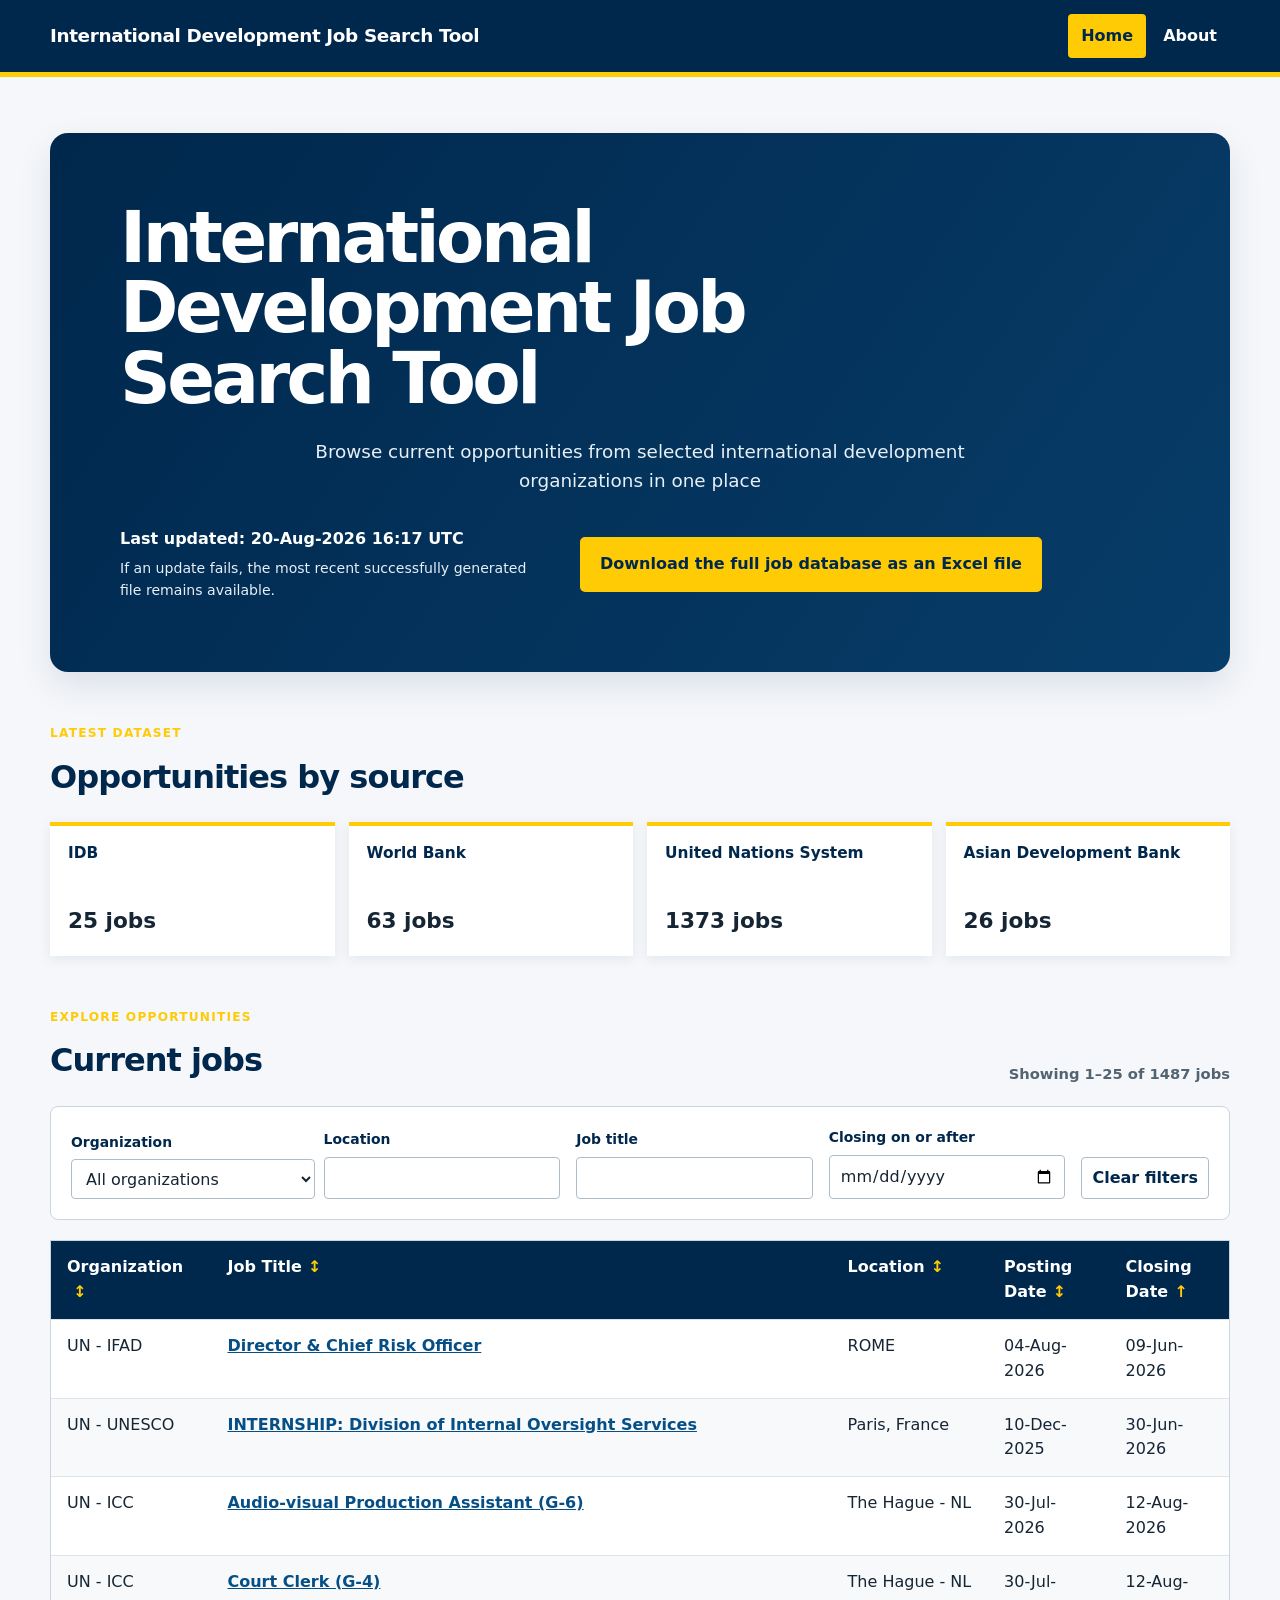
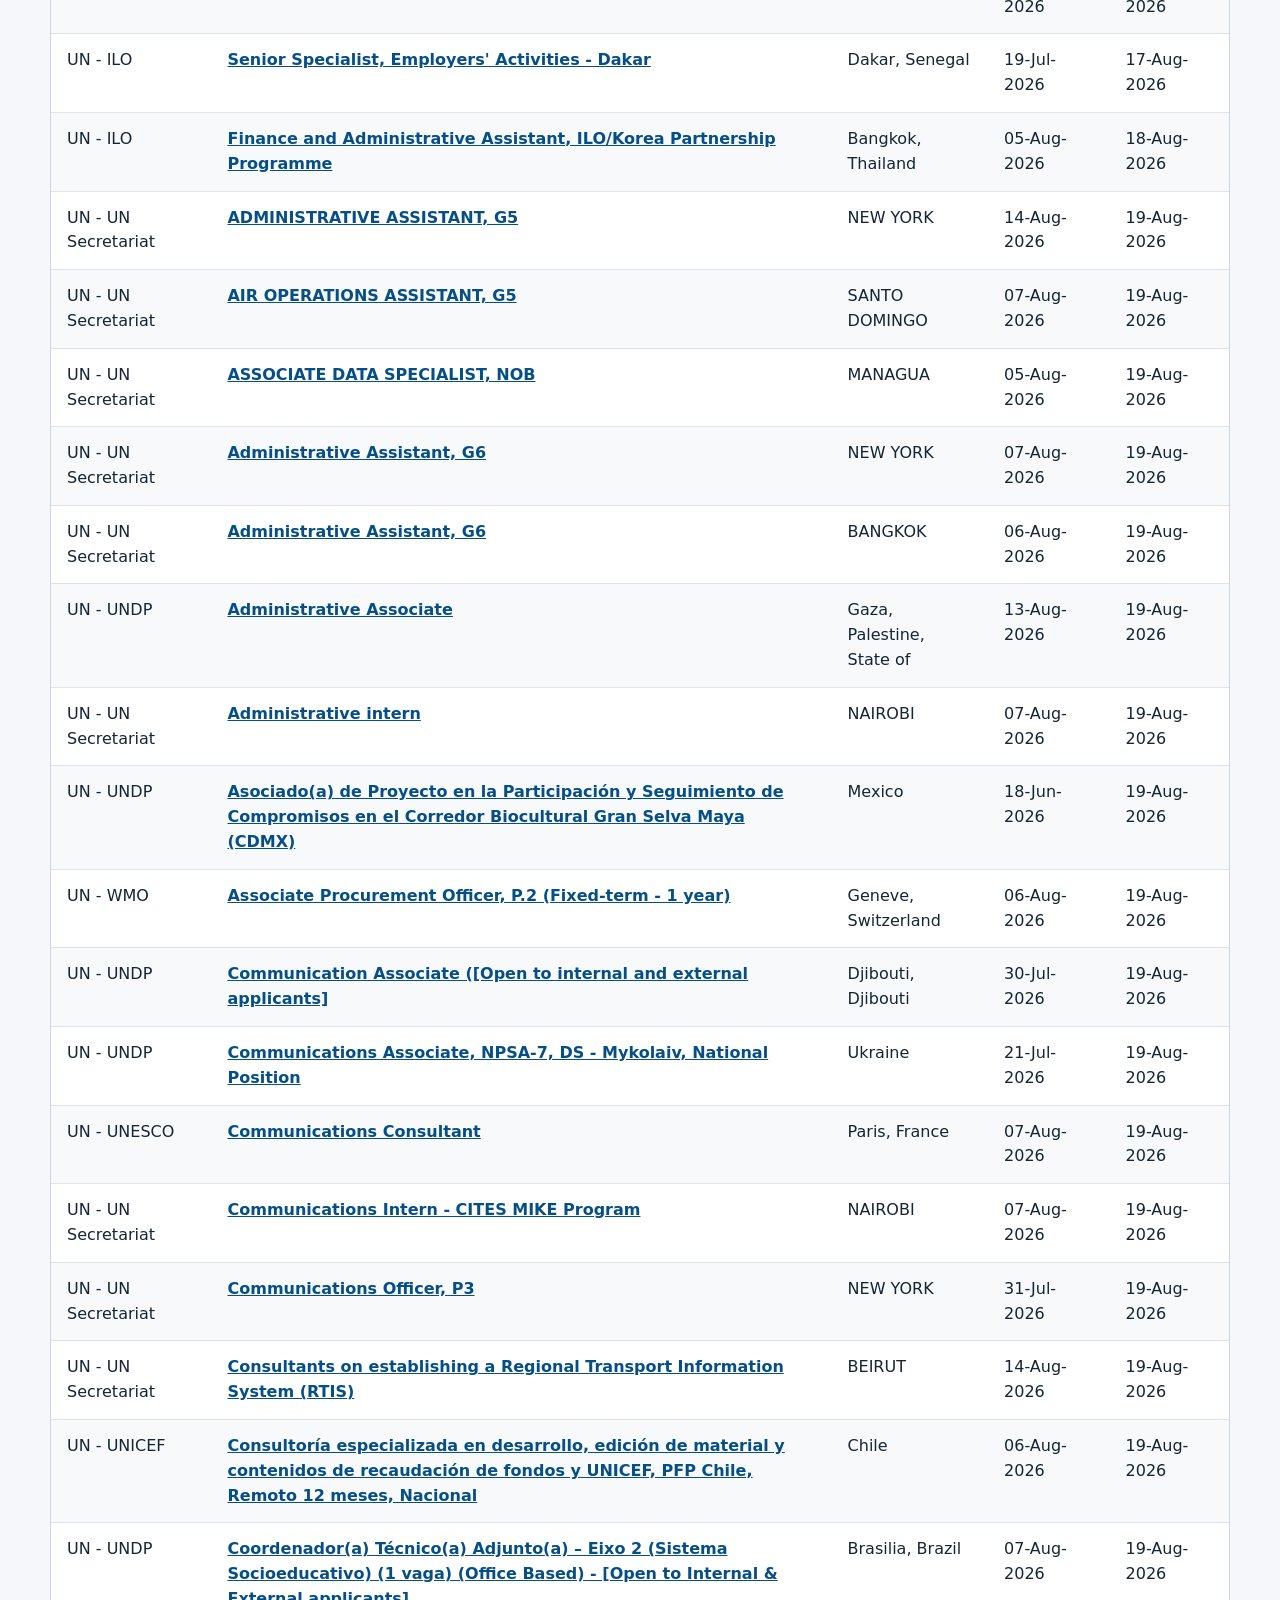
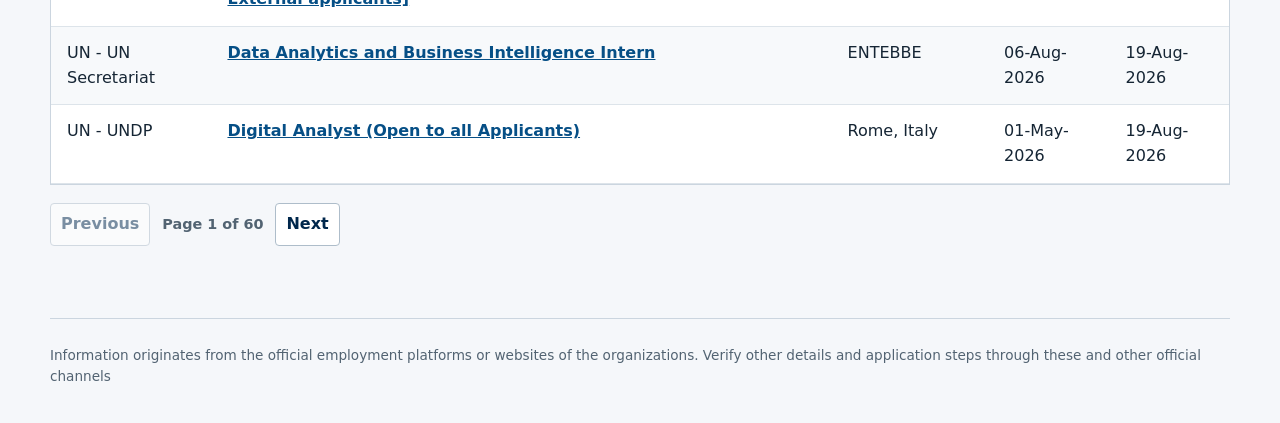
==== commit ee105075: "Refine website copy and layout" ====
--- a/docs/index.html
+++ b/docs/index.html
@@ -15,7 +15,7 @@
 <body>
     <header class="site-header">
         <div class="site-header__content">
-            <a class="site-brand" href="index.html">Development Jobs</a>
+            <a class="site-brand" href="index.html">International Development Job Search Tool</a>
             <nav aria-label="Primary navigation">
                 <ul class="site-navigation">
                     <li><a aria-current="page" href="index.html">Home</a></li>
@@ -27,21 +27,26 @@
 
     <main class="site-shell">
         <section class="hero" aria-labelledby="page-title">
-            <p class="eyebrow">Selected official employment platforms</p>
-            <h1 id="page-title">International Development Job Opportunities</h1>
+            <h1 id="page-title">International Development Job Search Tool</h1>
             <p class="hero-description">
                 Browse current opportunities from selected international
-                development organizations in one practical place.
+                development organizations in one place
             </p>
             <div class="hero-meta">
-                <p id="last-updated" class="last-updated" aria-live="polite">
-                    Last updated: Loading available job data…
-                </p>
+                <div class="update-status">
+                    <p id="last-updated" class="last-updated" aria-live="polite">
+                        Last updated: Loading available job data…
+                    </p>
+                    <p class="fallback-message">
+                        If an update fails, the most recent successfully generated
+                        file remains available.
+                    </p>
+                </div>
                 <a
                     class="download-button"
                     href="https://github.com/PauloQB95/job-search-automation/releases/latest/download/consolidated_jobs.xlsx"
                 >
-                    Download Latest Excel File
+                    Download the full job database as an Excel file
                 </a>
             </div>
         </section>
@@ -52,10 +57,6 @@
                     <p class="section-label">Latest dataset</p>
                     <h2 id="summary-title">Opportunities by source</h2>
                 </div>
-                <p class="fallback-message">
-                    If an update fails, the most recent successfully generated
-                    file remains available.
-                </p>
             </div>
             <div id="summary-cards" class="summary-cards" aria-live="polite"></div>
         </section>
@@ -121,8 +122,9 @@
 
     <footer class="site-footer">
         <p>
-            Job information originates from official employment platforms.
-            Verify details and apply through the official posting.
+            Information originates from the official employment platforms or
+            websites of the organizations. Verify other details and application
+            steps through these and other official channels
         </p>
     </footer>
 </body>
--- a/docs/styles.css
+++ b/docs/styles.css
@@ -147,9 +147,10 @@
 
 .hero-description {
     max-width: 690px;
-    margin: 24px 0 0;
+    margin: 24px auto 0;
     color: #e7eff7;
     font-size: 1.15rem;
+    text-align: center;
 }
 
 .hero-meta {
@@ -165,6 +166,13 @@
     font-weight: 650;
 }
 
+.fallback-message {
+    max-width: 430px;
+    margin: 6px 0 0;
+    color: #e7eff7;
+    font-size: 0.88rem;
+}
+
 .download-button {
     display: inline-block;
     padding: 13px 18px;
@@ -194,7 +202,6 @@
     margin-bottom: 20px;
 }
 
-.fallback-message,
 .job-count {
     max-width: 430px;
     margin: 0;
@@ -385,17 +392,6 @@
     gap: 22px;
 }
 
-.page-introduction {
-    padding: clamp(30px, 5vw, 54px);
-    color: #ffffff;
-    background: var(--blue);
-    border-radius: 14px;
-}
-
-.page-introduction h1 {
-    color: #ffffff;
-}
-
 .about-card {
     padding: clamp(24px, 4vw, 42px);
     background: var(--surface);
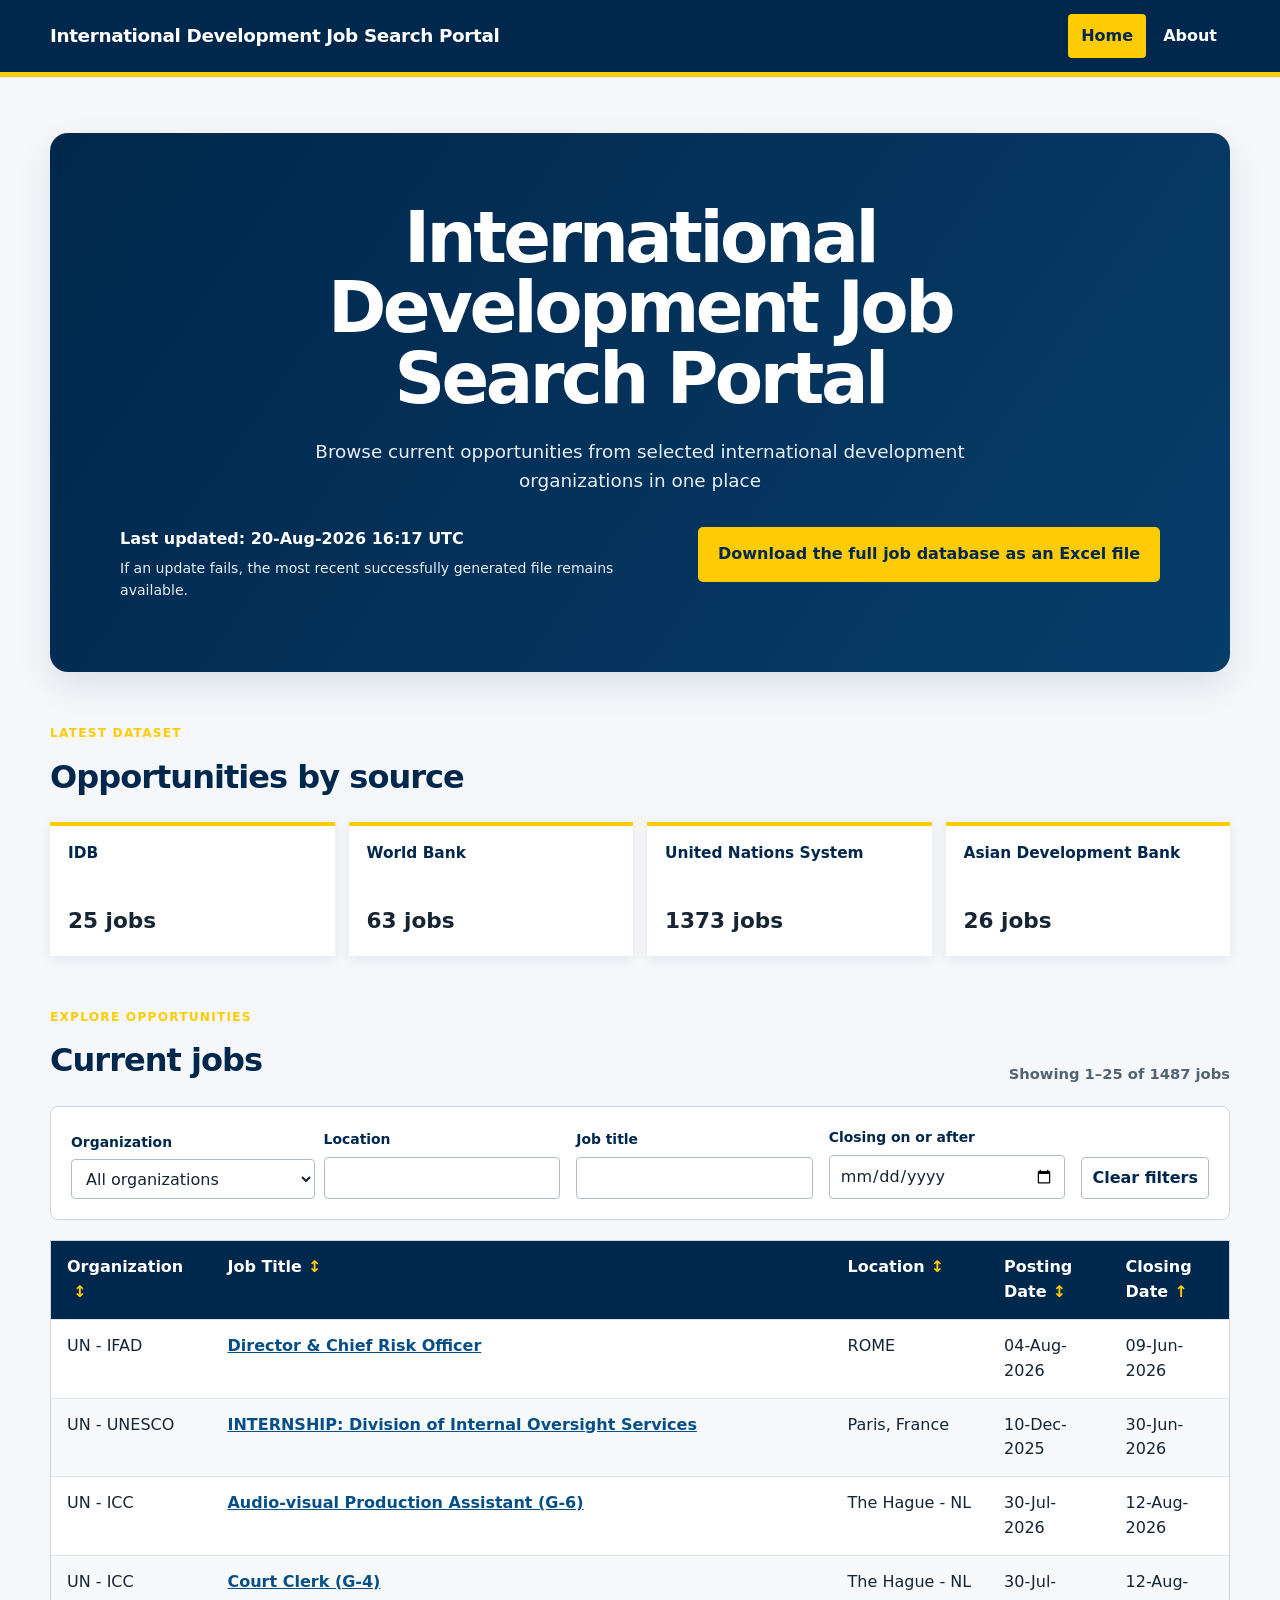
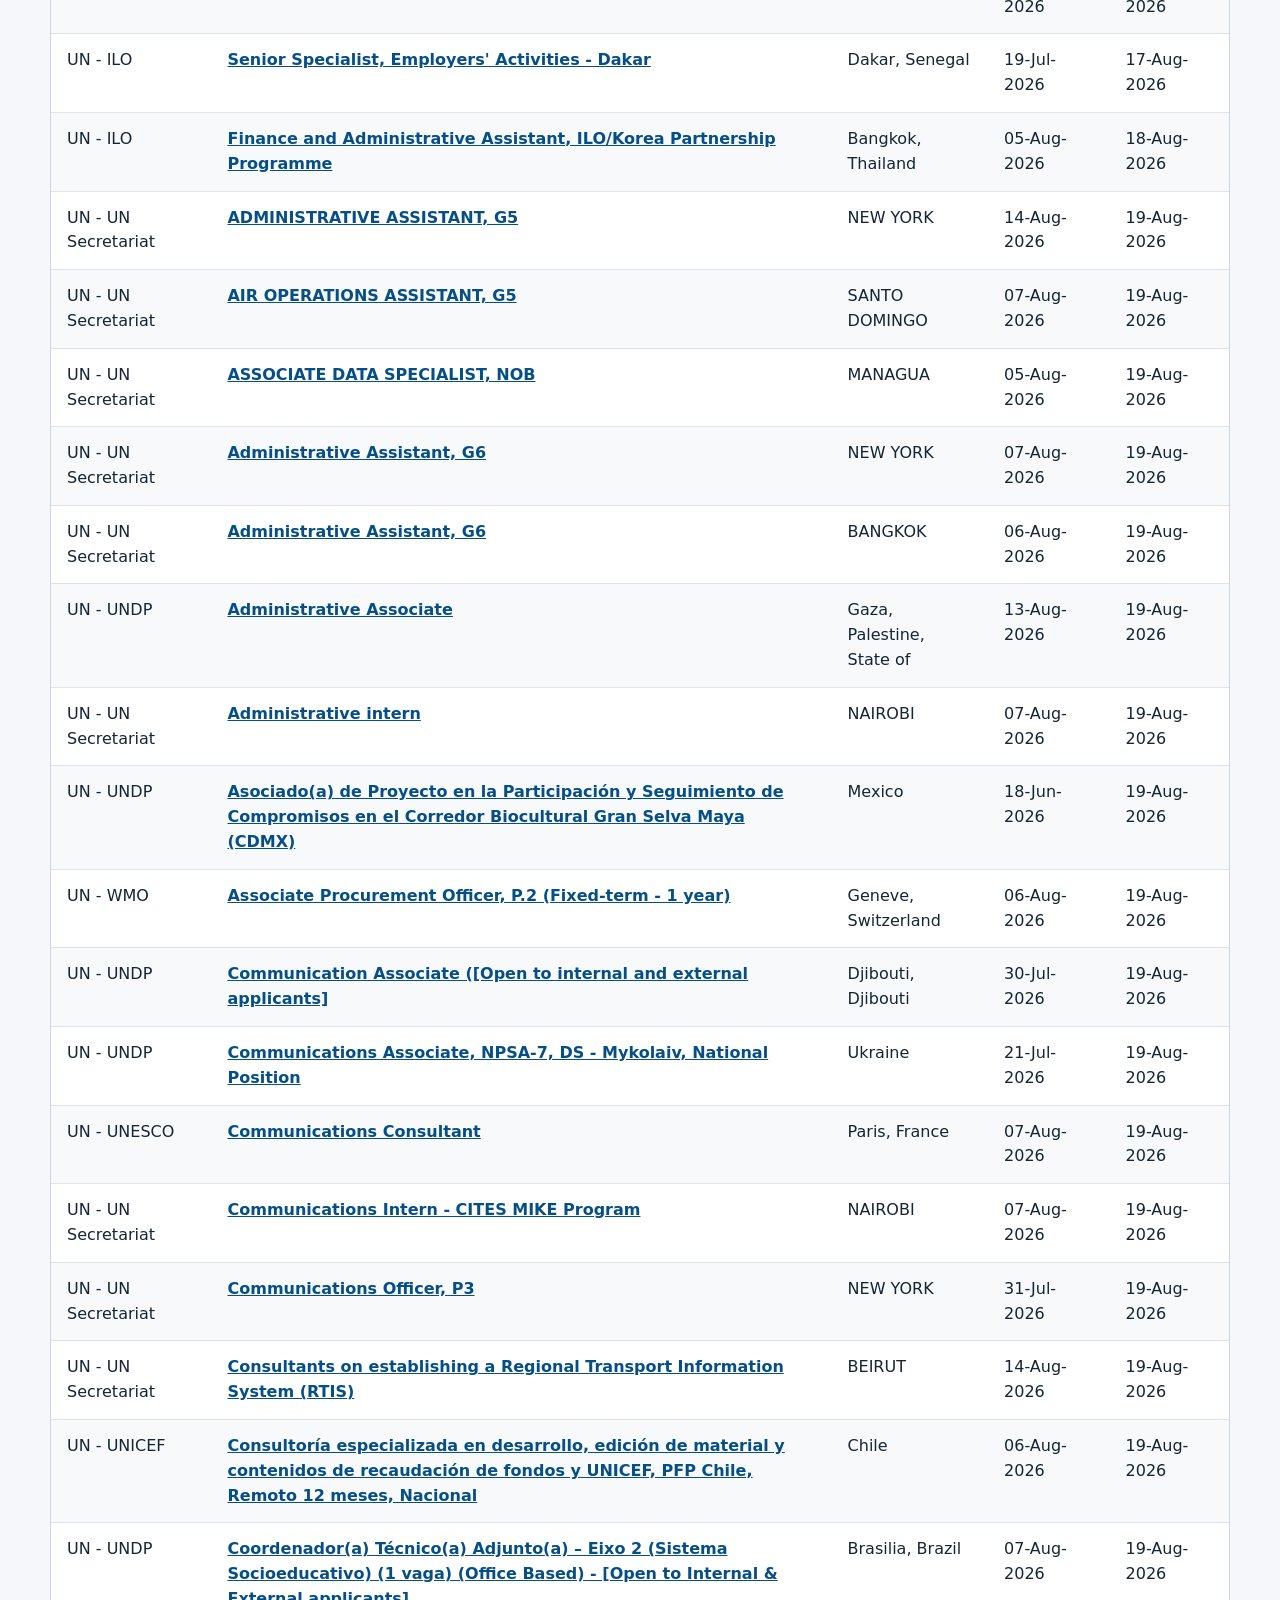
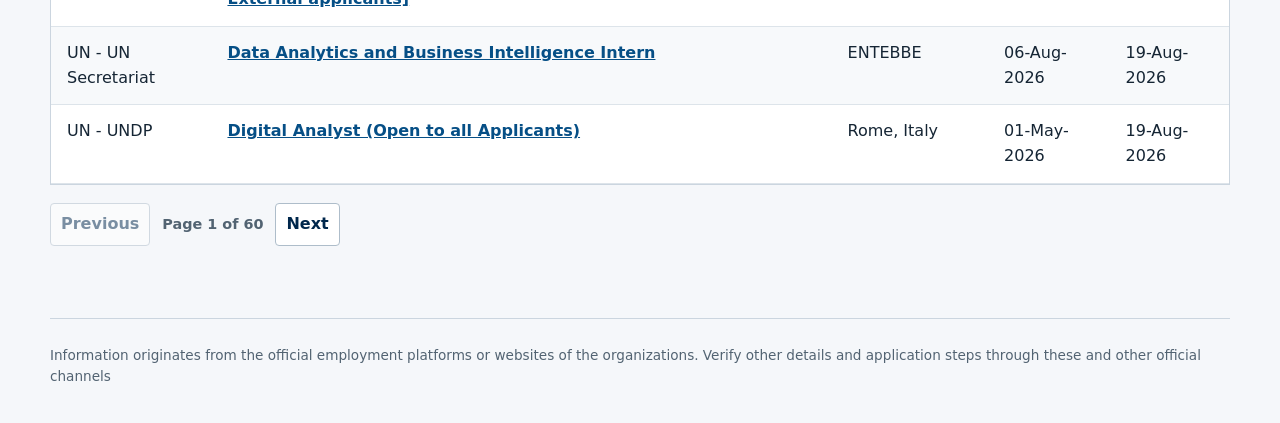
==== commit d8d2cd97: "Refine portal header and layout" ====
--- a/docs/index.html
+++ b/docs/index.html
@@ -15,7 +15,7 @@
 <body>
     <header class="site-header">
         <div class="site-header__content">
-            <a class="site-brand" href="index.html">International Development Job Search Tool</a>
+            <a class="site-brand" href="index.html">International Development Job Search Portal</a>
             <nav aria-label="Primary navigation">
                 <ul class="site-navigation">
                     <li><a aria-current="page" href="index.html">Home</a></li>
@@ -27,7 +27,7 @@
 
     <main class="site-shell">
         <section class="hero" aria-labelledby="page-title">
-            <h1 id="page-title">International Development Job Search Tool</h1>
+            <h1 id="page-title">International Development Job Search Portal</h1>
             <p class="hero-description">
                 Browse current opportunities from selected international
                 development organizations in one place
--- a/docs/styles.css
+++ b/docs/styles.css
@@ -138,6 +138,12 @@
     line-height: 1;
 }
 
+.hero h1 {
+    margin-right: auto;
+    margin-left: auto;
+    text-align: center;
+}
+
 h2 {
     margin: 0;
     color: var(--blue);
@@ -156,18 +162,23 @@
 .hero-meta {
     display: flex;
     flex-wrap: wrap;
-    align-items: center;
+    align-items: flex-start;
+    justify-content: space-between;
     gap: 20px 30px;
     margin-top: 32px;
 }
 
+.update-status {
+    flex: 1 1 430px;
+}
+
 .last-updated {
     margin: 0;
     font-weight: 650;
 }
 
 .fallback-message {
-    max-width: 430px;
+    max-width: none;
     margin: 6px 0 0;
     color: #e7eff7;
     font-size: 0.88rem;
@@ -181,6 +192,7 @@
     border: 2px solid var(--maize);
     border-radius: 5px;
     font-weight: 800;
+    margin-left: auto;
     text-decoration: none;
 }
 
@@ -449,6 +461,14 @@
         border-radius: 10px;
     }
 
+    .hero-meta {
+        align-items: flex-start;
+    }
+
+    .download-button {
+        margin-left: 0;
+    }
+
     .section-heading {
         display: grid;
         align-items: start;
